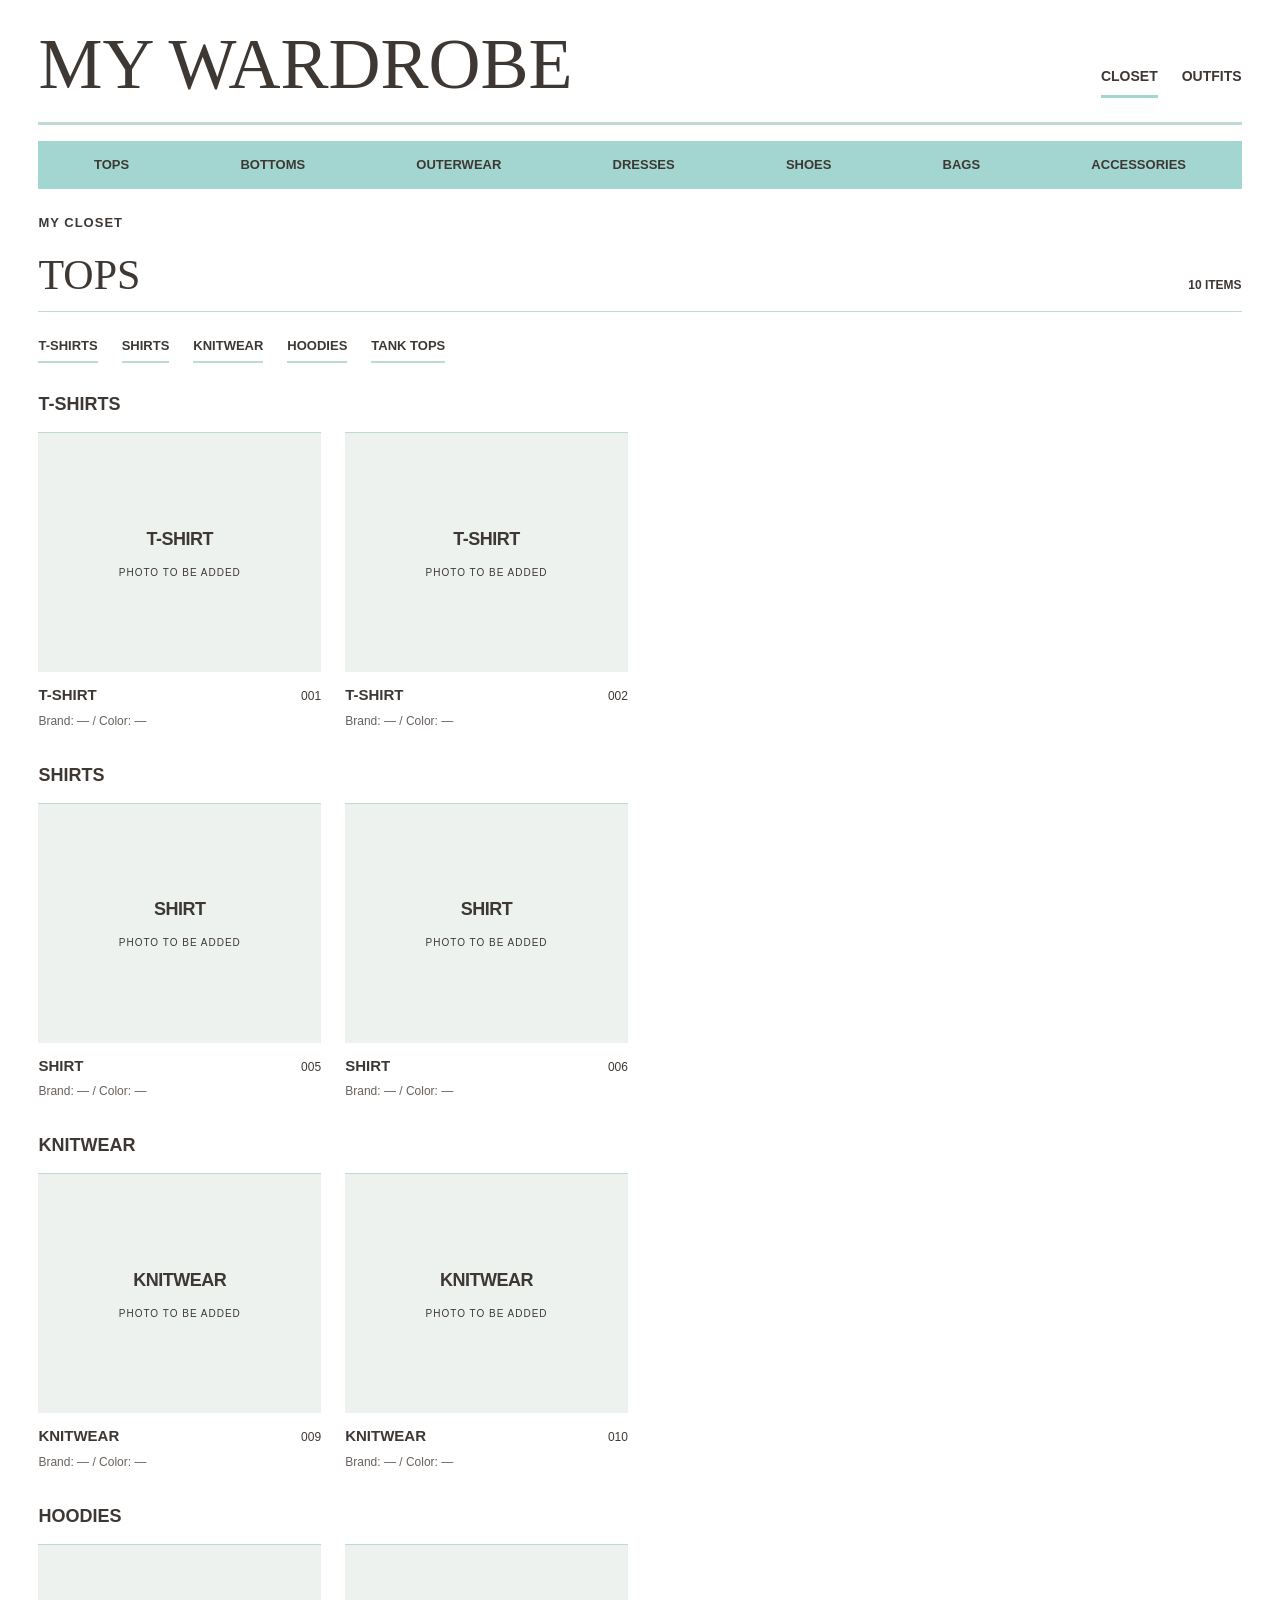
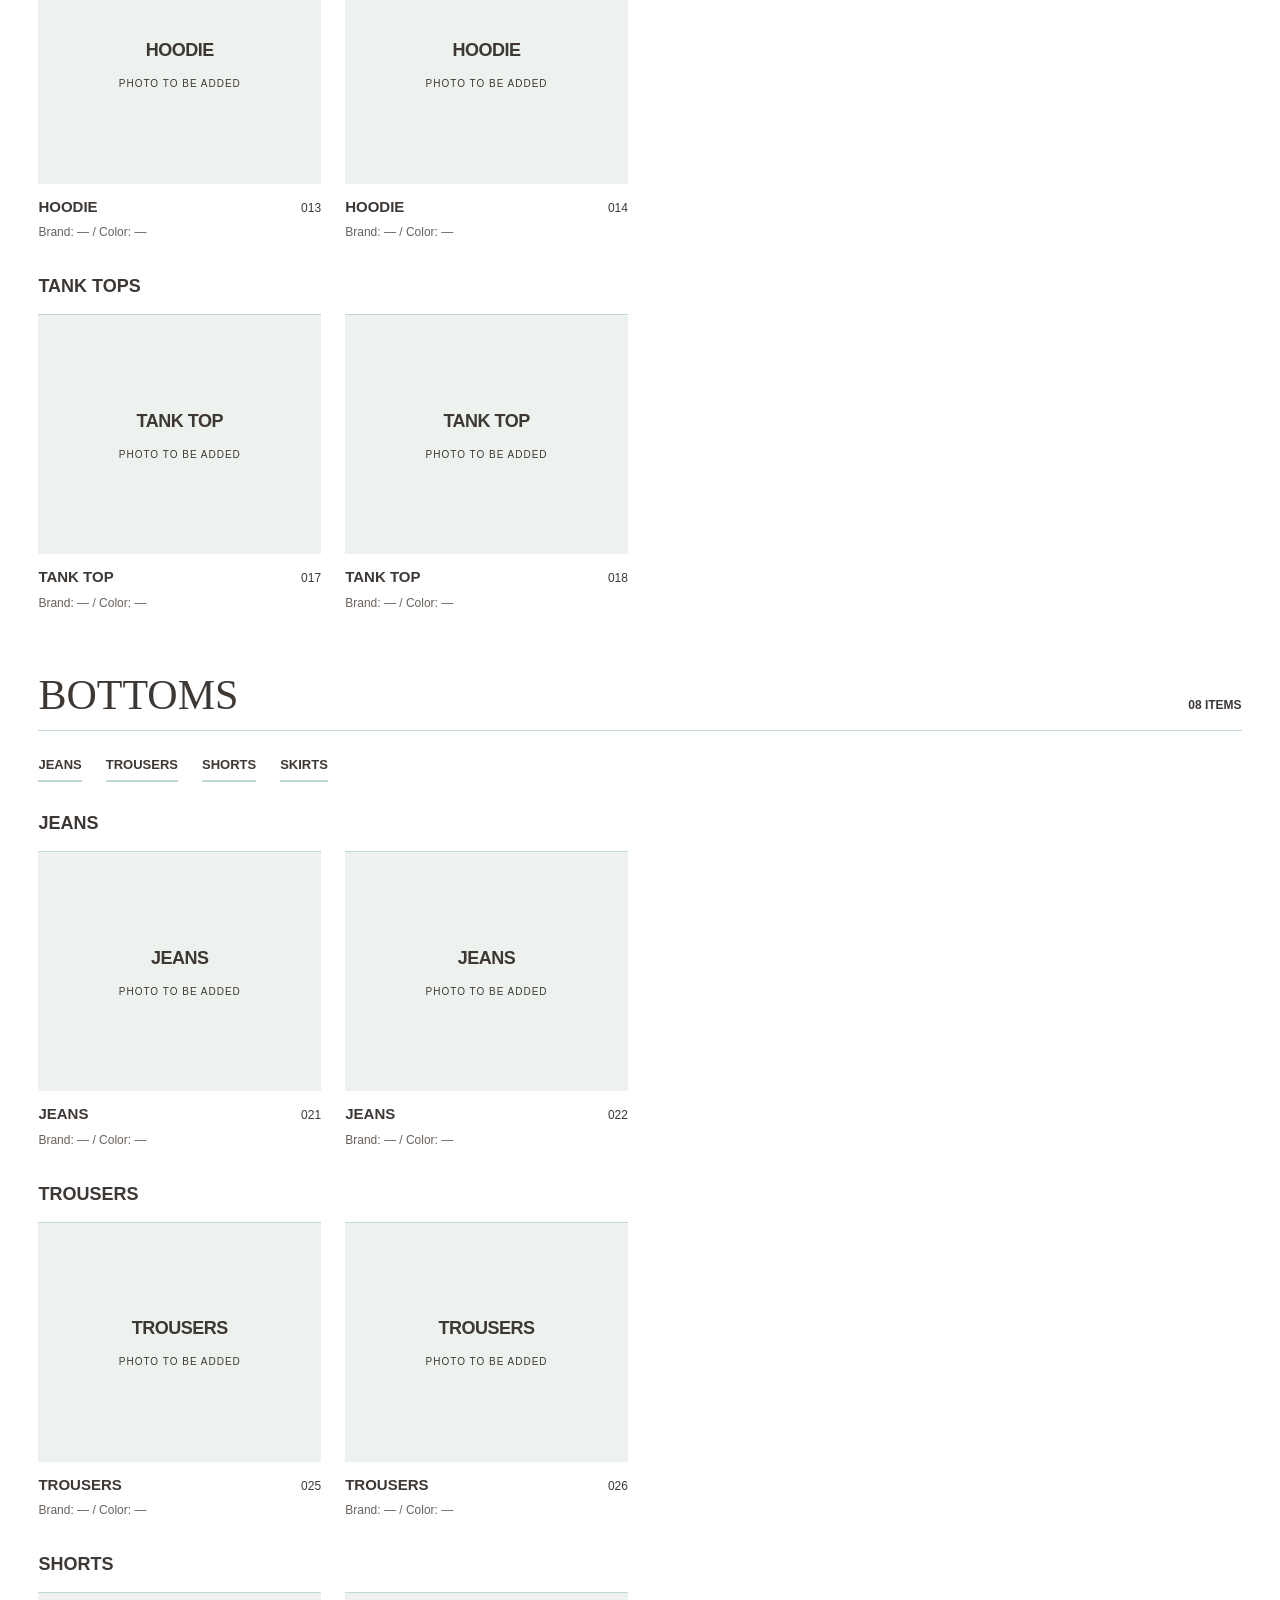
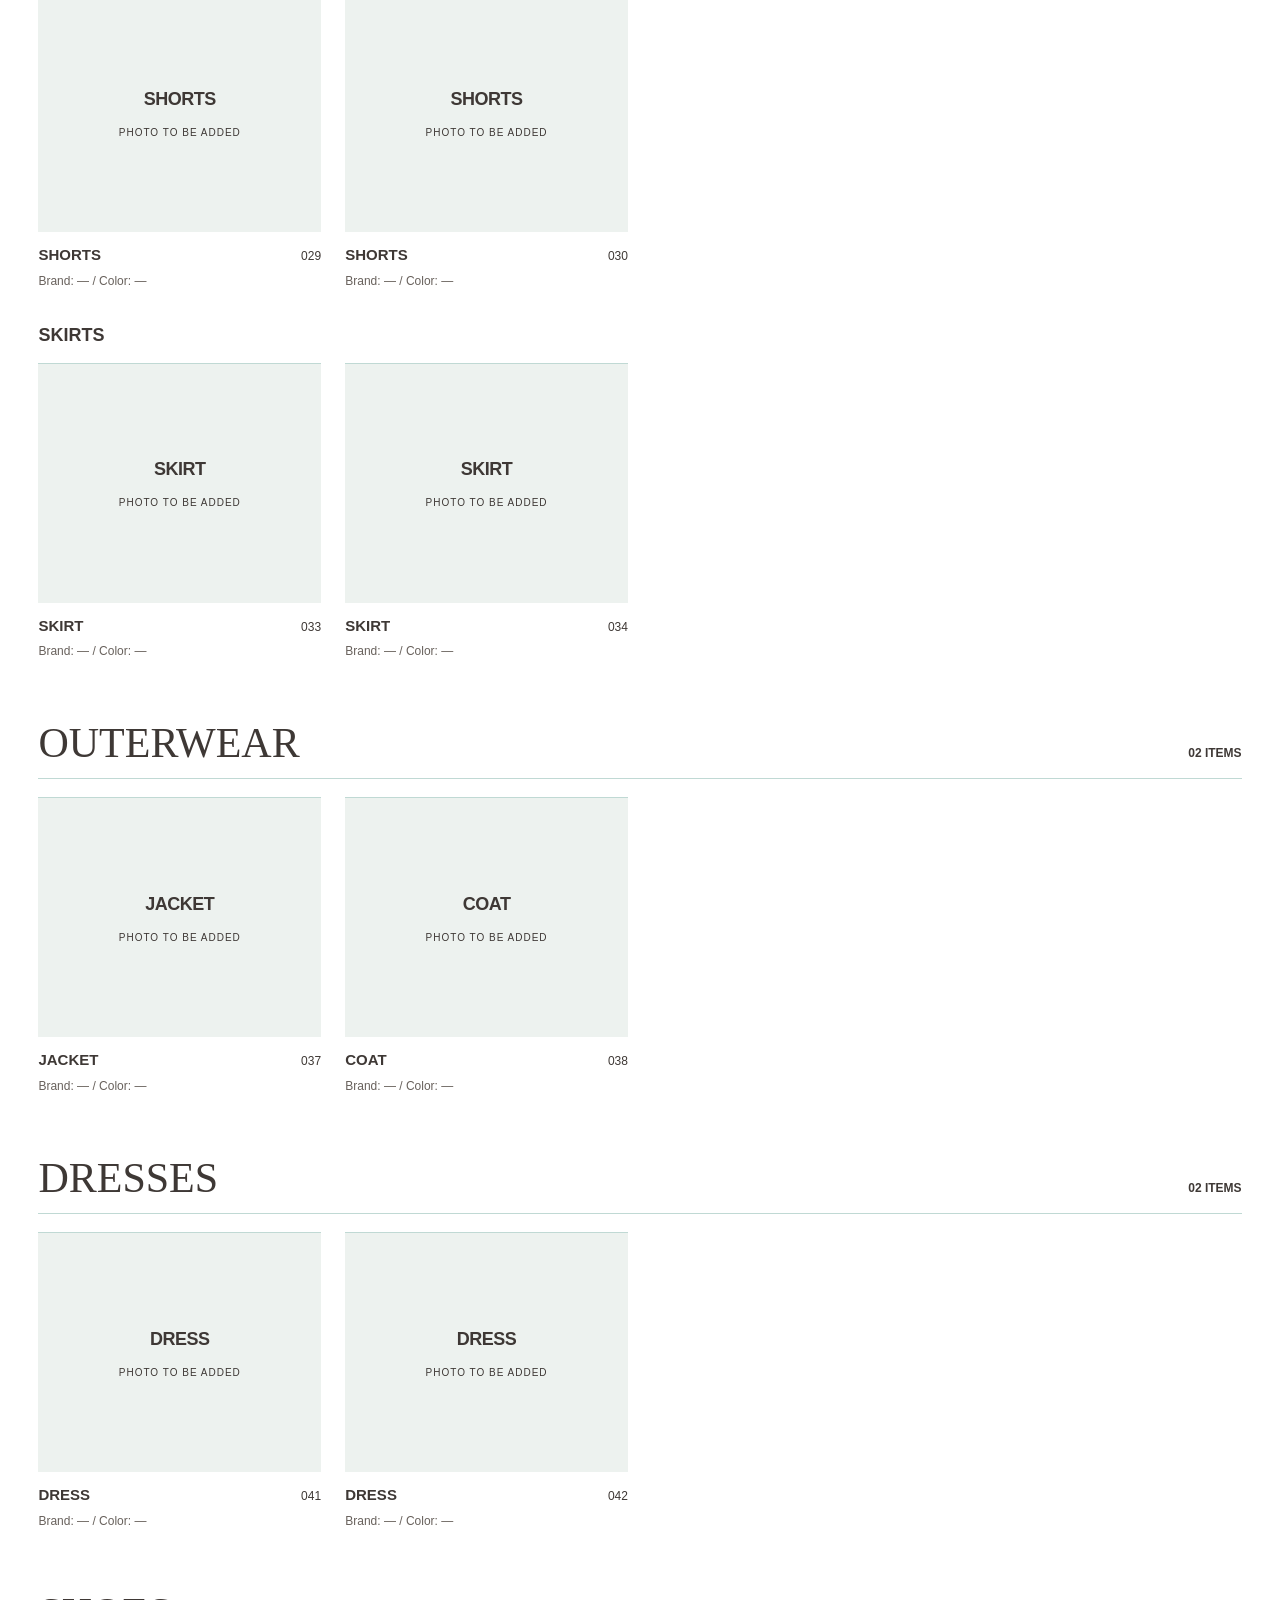
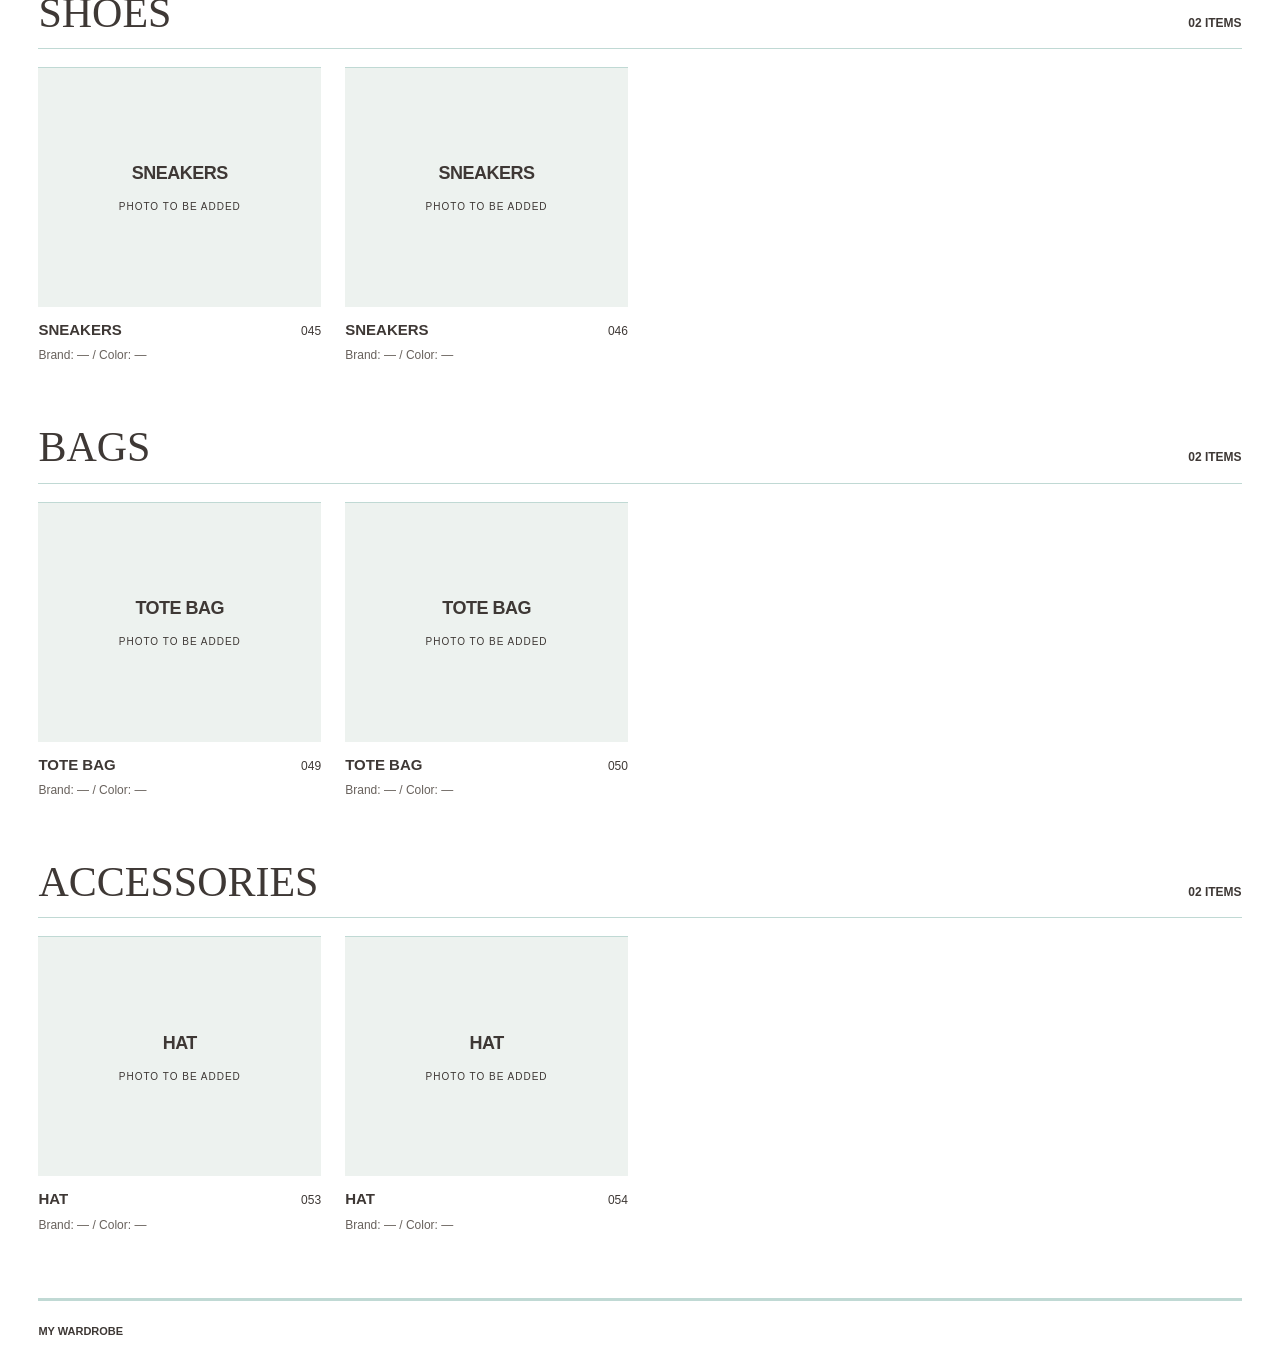
==== MidtermProject/index.html @ ab657c99 "Update midterm wardrobe website" ====
<!doctype html>
<html lang="en">
  <head>
    <meta charset="utf-8">
    <meta name="viewport" content="width=device-width, initial-scale=1">
    <title>My Closet | My Wardrobe</title>
    <link rel="stylesheet" href="css/style.css">
  </head>

  <body id="top">
    <header class="site-header">
      <a class="site-name" href="index.html">MY WARDROBE</a>

      <nav class="main-nav" aria-label="Main navigation">
        <ul>
          <li>
            <a href="index.html" aria-current="page">CLOSET</a>
          </li>
          <li>
            <a href="outfits.html">OUTFITS</a>
          </li>
        </ul>
      </nav>
    </header>

    <nav class="category-nav" aria-label="Clothing categories">
      <ul>
        <li>
          <a href="#tops">TOPS</a>
        </li>
        <li>
          <a href="#bottoms">BOTTOMS</a>
        </li>
        <li>
          <a href="#outerwear">OUTERWEAR</a>
        </li>
        <li>
          <a href="#dresses">DRESSES</a>
        </li>
        <li>
          <a href="#shoes">SHOES</a>
        </li>
        <li>
          <a href="#bags">BAGS</a>
        </li>
        <li>
          <a href="#accessories">ACCESSORIES</a>
        </li>
      </ul>
    </nav>

    <main>
      <h1 class="page-title">MY CLOSET</h1>

      <!-- Closet
           h2 for categories, h3 for subcategories, h4 for items inside them
           Replace the placeholders with my own photos -->
      <section class="category-section" id="tops">
        <header class="section-heading">
          <h2>TOPS</h2>
          <!-- Update this count when I add or remove a card. -->
          <p>10 ITEMS</p>
        </header>

        <nav class="subcategory-nav" aria-label="Tops subcategories">
          <ul>
            <li>
              <a href="#tops-t-shirts">T-SHIRTS</a>
            </li>
            <li>
              <a href="#tops-shirts">SHIRTS</a>
            </li>
            <li>
              <a href="#tops-knitwear">KNITWEAR</a>
            </li>
            <li>
              <a href="#tops-hoodies">HOODIES</a>
            </li>
            <li>
              <a href="#tops-tank-tops">TANK TOPS</a>
            </li>
          </ul>
        </nav>

        <!-- To add another item, copy a whole article inside this grid. -->
        <section class="subcategory-section" id="tops-t-shirts">
          <h3>T-SHIRTS</h3>

          <div class="clothing-grid closet-grid">
            <article class="clothing-card">
              <figure>
                <!-- move this img out of the comment and replace the placeholder div.
                <img
                  class="clothing-photo"
                  src="img/t-shirt.jpg"
                  alt="Describe this clothing item"
                >
                -->
                <div class="photo-placeholder">
                  <span>T-SHIRT</span>
                  <small>PHOTO TO BE ADDED</small>
                </div>

                <figcaption>
                  <div class="item-heading">
                    <h4>T-SHIRT</h4>
                    <span class="item-number">001</span>
                  </div>

                  <!-- Fill in the actual brand and color later. -->
                  <p class="item-details">Brand: — / Color: —</p>
                </figcaption>
              </figure>
            </article>

            <article class="clothing-card">
              <figure>
                <!-- Photo reminder: move this img out of the comment and replace the placeholder div.
                Match src to my filename and write a short alt description.
                <img
                  class="clothing-photo"
                  src="img/t-shirt-2.jpg"
                  alt="Describe this clothing item"
                >
                -->
                <div class="photo-placeholder">
                  <span>T-SHIRT</span>
                  <small>PHOTO TO BE ADDED</small>
                </div>

                <figcaption>
                  <div class="item-heading">
                    <h4>T-SHIRT</h4>
                    <span class="item-number">002</span>
                  </div>

                  <!-- Fill in the actual brand and color later. -->
                  <p class="item-details">Brand: — / Color: —</p>
                </figcaption>
              </figure>
            </article>
          </div>
        </section>

        <!-- To add another item, copy a whole article inside this grid. -->
        <section class="subcategory-section" id="tops-shirts">
          <h3>SHIRTS</h3>

          <div class="clothing-grid closet-grid">
            <article class="clothing-card">
              <figure>
                <!-- Photo reminder: move this img out of the comment and replace the placeholder div.
                Match src to my filename and write a short alt description.
                <img
                  class="clothing-photo"
                  src="img/shirt.jpg"
                  alt="Describe this clothing item"
                >
                -->
                <div class="photo-placeholder">
                  <span>SHIRT</span>
                  <small>PHOTO TO BE ADDED</small>
                </div>

                <figcaption>
                  <div class="item-heading">
                    <h4>SHIRT</h4>
                    <span class="item-number">005</span>
                  </div>

                  <!-- Fill in the actual brand and color later. -->
                  <p class="item-details">Brand: — / Color: —</p>
                </figcaption>
              </figure>
            </article>

            <article class="clothing-card">
              <figure>
                <!-- Photo reminder: move this img out of the comment and replace the placeholder div.
                Match src to my filename and write a short alt description.
                <img
                  class="clothing-photo"
                  src="img/shirt-2.jpg"
                  alt="Describe this clothing item"
                >
                -->
                <div class="photo-placeholder">
                  <span>SHIRT</span>
                  <small>PHOTO TO BE ADDED</small>
                </div>

                <figcaption>
                  <div class="item-heading">
                    <h4>SHIRT</h4>
                    <span class="item-number">006</span>
                  </div>

                  <!-- Fill in the actual brand and color later. -->
                  <p class="item-details">Brand: — / Color: —</p>
                </figcaption>
              </figure>
            </article>
          </div>
        </section>

        <!-- To add another item, copy a whole article inside this grid. -->
        <section class="subcategory-section" id="tops-knitwear">
          <h3>KNITWEAR</h3>

          <div class="clothing-grid closet-grid">
            <article class="clothing-card">
              <figure>
                <!-- Photo reminder: move this img out of the comment and replace the placeholder div.
                Match src to my filename and write a short alt description.
                <img
                  class="clothing-photo"
                  src="img/knitwear.jpg"
                  alt="Describe this clothing item"
                >
                -->
                <div class="photo-placeholder">
                  <span>KNITWEAR</span>
                  <small>PHOTO TO BE ADDED</small>
                </div>

                <figcaption>
                  <div class="item-heading">
                    <h4>KNITWEAR</h4>
                    <span class="item-number">009</span>
                  </div>

                  <!-- Fill in the actual brand and color later. -->
                  <p class="item-details">Brand: — / Color: —</p>
                </figcaption>
              </figure>
            </article>

            <article class="clothing-card">
              <figure>
                <!-- Photo reminder: move this img out of the comment and replace the placeholder div.
                Match src to my filename and write a short alt description.
                <img
                  class="clothing-photo"
                  src="img/knitwear-2.jpg"
                  alt="Describe this clothing item"
                >
                -->
                <div class="photo-placeholder">
                  <span>KNITWEAR</span>
                  <small>PHOTO TO BE ADDED</small>
                </div>

                <figcaption>
                  <div class="item-heading">
                    <h4>KNITWEAR</h4>
                    <span class="item-number">010</span>
                  </div>

                  <!-- Fill in the actual brand and color later. -->
                  <p class="item-details">Brand: — / Color: —</p>
                </figcaption>
              </figure>
            </article>
          </div>
        </section>

        <!-- To add another item, copy a whole article inside this grid. -->
        <section class="subcategory-section" id="tops-hoodies">
          <h3>HOODIES</h3>

          <div class="clothing-grid closet-grid">
            <article class="clothing-card">
              <figure>
                <!-- Photo reminder: move this img out of the comment and replace the placeholder div.
                Match src to my filename and write a short alt description.
                <img
                  class="clothing-photo"
                  src="img/hoodie.jpg"
                  alt="Describe this clothing item"
                >
                -->
                <div class="photo-placeholder">
                  <span>HOODIE</span>
                  <small>PHOTO TO BE ADDED</small>
                </div>

                <figcaption>
                  <div class="item-heading">
                    <h4>HOODIE</h4>
                    <span class="item-number">013</span>
                  </div>

                  <!-- Fill in the actual brand and color later. -->
                  <p class="item-details">Brand: — / Color: —</p>
                </figcaption>
              </figure>
            </article>

            <article class="clothing-card">
              <figure>
                <!-- Photo reminder: move this img out of the comment and replace the placeholder div.
                Match src to my filename and write a short alt description.
                <img
                  class="clothing-photo"
                  src="img/hoodie-2.jpg"
                  alt="Describe this clothing item"
                >
                -->
                <div class="photo-placeholder">
                  <span>HOODIE</span>
                  <small>PHOTO TO BE ADDED</small>
                </div>

                <figcaption>
                  <div class="item-heading">
                    <h4>HOODIE</h4>
                    <span class="item-number">014</span>
                  </div>

                  <!-- Fill in the actual brand and color later. -->
                  <p class="item-details">Brand: — / Color: —</p>
                </figcaption>
              </figure>
            </article>
          </div>
        </section>

        <!-- To add another item, copy a whole article inside this grid. -->
        <section class="subcategory-section" id="tops-tank-tops">
          <h3>TANK TOPS</h3>

          <div class="clothing-grid closet-grid">
            <article class="clothing-card">
              <figure>
                <!-- Photo reminder: move this img out of the comment and replace the placeholder div.
                Match src to my filename and write a short alt description.
                <img
                  class="clothing-photo"
                  src="img/tank-top.jpg"
                  alt="Describe this clothing item"
                >
                -->
                <div class="photo-placeholder">
                  <span>TANK TOP</span>
                  <small>PHOTO TO BE ADDED</small>
                </div>

                <figcaption>
                  <div class="item-heading">
                    <h4>TANK TOP</h4>
                    <span class="item-number">017</span>
                  </div>

                  <!-- Fill in the actual brand and color later. -->
                  <p class="item-details">Brand: — / Color: —</p>
                </figcaption>
              </figure>
            </article>

            <article class="clothing-card">
              <figure>
                <!-- Photo reminder: move this img out of the comment and replace the placeholder div.
                Match src to my filename and write a short alt description.
                <img
                  class="clothing-photo"
                  src="img/tank-top-2.jpg"
                  alt="Describe this clothing item"
                >
                -->
                <div class="photo-placeholder">
                  <span>TANK TOP</span>
                  <small>PHOTO TO BE ADDED</small>
                </div>

                <figcaption>
                  <div class="item-heading">
                    <h4>TANK TOP</h4>
                    <span class="item-number">018</span>
                  </div>

                  <!-- Fill in the actual brand and color later. -->
                  <p class="item-details">Brand: — / Color: —</p>
                </figcaption>
              </figure>
            </article>
          </div>
        </section>
      </section>

      <section class="category-section" id="bottoms">
        <header class="section-heading">
          <h2>BOTTOMS</h2>
          <!-- Update this count when I add or remove a card. -->
          <p>08 ITEMS</p>
        </header>

        <!-- Quick links to the subcategories on this page. -->
        <nav class="subcategory-nav" aria-label="Bottoms subcategories">
          <ul>
            <li>
              <a href="#bottoms-jeans">JEANS</a>
            </li>
            <li>
              <a href="#bottoms-trousers">TROUSERS</a>
            </li>
            <li>
              <a href="#bottoms-shorts">SHORTS</a>
            </li>
            <li>
              <a href="#bottoms-skirts">SKIRTS</a>
            </li>
          </ul>
        </nav>

        <!-- To add another item, copy a whole article inside this grid. -->
        <section class="subcategory-section" id="bottoms-jeans">
          <h3>JEANS</h3>

          <div class="clothing-grid closet-grid">
            <article class="clothing-card">
              <figure>
                <!-- Photo reminder: move this img out of the comment and replace the placeholder div.
                Match src to my filename and write a short alt description.
                <img
                  class="clothing-photo"
                  src="img/jeans.jpg"
                  alt="Describe this clothing item"
                >
                -->
                <div class="photo-placeholder">
                  <span>JEANS</span>
                  <small>PHOTO TO BE ADDED</small>
                </div>

                <figcaption>
                  <div class="item-heading">
                    <h4>JEANS</h4>
                    <span class="item-number">021</span>
                  </div>

                  <!-- Fill in the actual brand and color later. -->
                  <p class="item-details">Brand: — / Color: —</p>
                </figcaption>
              </figure>
            </article>

            <article class="clothing-card">
              <figure>
                <!-- Photo reminder: move this img out of the comment and replace the placeholder div.
                Match src to my filename and write a short alt description.
                <img
                  class="clothing-photo"
                  src="img/jeans-2.jpg"
                  alt="Describe this clothing item"
                >
                -->
                <div class="photo-placeholder">
                  <span>JEANS</span>
                  <small>PHOTO TO BE ADDED</small>
                </div>

                <figcaption>
                  <div class="item-heading">
                    <h4>JEANS</h4>
                    <span class="item-number">022</span>
                  </div>

                  <!-- Fill in the actual brand and color later. -->
                  <p class="item-details">Brand: — / Color: —</p>
                </figcaption>
              </figure>
            </article>
          </div>
        </section>

        <!-- To add another item, copy a whole article inside this grid. -->
        <section class="subcategory-section" id="bottoms-trousers">
          <h3>TROUSERS</h3>

          <div class="clothing-grid closet-grid">
            <article class="clothing-card">
              <figure>
                <!-- Photo reminder: move this img out of the comment and replace the placeholder div.
                Match src to my filename and write a short alt description.
                <img
                  class="clothing-photo"
                  src="img/trousers.jpg"
                  alt="Describe this clothing item"
                >
                -->
                <div class="photo-placeholder">
                  <span>TROUSERS</span>
                  <small>PHOTO TO BE ADDED</small>
                </div>

                <figcaption>
                  <div class="item-heading">
                    <h4>TROUSERS</h4>
                    <span class="item-number">025</span>
                  </div>

                  <!-- Fill in the actual brand and color later. -->
                  <p class="item-details">Brand: — / Color: —</p>
                </figcaption>
              </figure>
            </article>

            <article class="clothing-card">
              <figure>
                <!-- Photo reminder: move this img out of the comment and replace the placeholder div.
                Match src to my filename and write a short alt description.
                <img
                  class="clothing-photo"
                  src="img/trousers-2.jpg"
                  alt="Describe this clothing item"
                >
                -->
                <div class="photo-placeholder">
                  <span>TROUSERS</span>
                  <small>PHOTO TO BE ADDED</small>
                </div>

                <figcaption>
                  <div class="item-heading">
                    <h4>TROUSERS</h4>
                    <span class="item-number">026</span>
                  </div>

                  <!-- Fill in the actual brand and color later. -->
                  <p class="item-details">Brand: — / Color: —</p>
                </figcaption>
              </figure>
            </article>
          </div>
        </section>

        <!-- To add another item, copy a whole article inside this grid. -->
        <section class="subcategory-section" id="bottoms-shorts">
          <h3>SHORTS</h3>

          <div class="clothing-grid closet-grid">
            <article class="clothing-card">
              <figure>
                <!-- Photo reminder: move this img out of the comment and replace the placeholder div.
                Match src to my filename and write a short alt description.
                <img
                  class="clothing-photo"
                  src="img/shorts.jpg"
                  alt="Describe this clothing item"
                >
                -->
                <div class="photo-placeholder">
                  <span>SHORTS</span>
                  <small>PHOTO TO BE ADDED</small>
                </div>

                <figcaption>
                  <div class="item-heading">
                    <h4>SHORTS</h4>
                    <span class="item-number">029</span>
                  </div>

                  <!-- Fill in the actual brand and color later. -->
                  <p class="item-details">Brand: — / Color: —</p>
                </figcaption>
              </figure>
            </article>

            <article class="clothing-card">
              <figure>
                <!-- Photo reminder: move this img out of the comment and replace the placeholder div.
                Match src to my filename and write a short alt description.
                <img
                  class="clothing-photo"
                  src="img/shorts-2.jpg"
                  alt="Describe this clothing item"
                >
                -->
                <div class="photo-placeholder">
                  <span>SHORTS</span>
                  <small>PHOTO TO BE ADDED</small>
                </div>

                <figcaption>
                  <div class="item-heading">
                    <h4>SHORTS</h4>
                    <span class="item-number">030</span>
                  </div>

                  <!-- Fill in the actual brand and color later. -->
                  <p class="item-details">Brand: — / Color: —</p>
                </figcaption>
              </figure>
            </article>
          </div>
        </section>

        <!-- To add another item, copy a whole article inside this grid. -->
        <section class="subcategory-section" id="bottoms-skirts">
          <h3>SKIRTS</h3>

          <div class="clothing-grid closet-grid">
            <article class="clothing-card">
              <figure>
                <!-- Photo reminder: move this img out of the comment and replace the placeholder div.
                Match src to my filename and write a short alt description.
                <img
                  class="clothing-photo"
                  src="img/skirt.jpg"
                  alt="Describe this clothing item"
                >
                -->
                <div class="photo-placeholder">
                  <span>SKIRT</span>
                  <small>PHOTO TO BE ADDED</small>
                </div>

                <figcaption>
                  <div class="item-heading">
                    <h4>SKIRT</h4>
                    <span class="item-number">033</span>
                  </div>

                  <!-- Fill in the actual brand and color later. -->
                  <p class="item-details">Brand: — / Color: —</p>
                </figcaption>
              </figure>
            </article>

            <article class="clothing-card">
              <figure>
                <!-- Photo reminder: move this img out of the comment and replace the placeholder div.
                Match src to my filename and write a short alt description.
                <img
                  class="clothing-photo"
                  src="img/skirt-2.jpg"
                  alt="Describe this clothing item"
                >
                -->
                <div class="photo-placeholder">
                  <span>SKIRT</span>
                  <small>PHOTO TO BE ADDED</small>
                </div>

                <figcaption>
                  <div class="item-heading">
                    <h4>SKIRT</h4>
                    <span class="item-number">034</span>
                  </div>

                  <!-- Fill in the actual brand and color later. -->
                  <p class="item-details">Brand: — / Color: —</p>
                </figcaption>
              </figure>
            </article>
          </div>
        </section>
      </section>

      <section class="category-section" id="outerwear">
        <header class="section-heading">
          <h2>OUTERWEAR</h2>
          <!-- Update this count when I add or remove a card. -->
          <p>02 ITEMS</p>
        </header>

        <div class="clothing-grid closet-grid">
          <article class="clothing-card">
            <figure>
              <!-- Photo reminder: move this img out of the comment and replace the placeholder div.
                Match src to my filename and write a short alt description.
              <img
                class="clothing-photo"
                src="img/jacket.jpg"
                alt="Describe this clothing item"
              >
              -->
              <div class="photo-placeholder">
                <span>JACKET</span>
                <small>PHOTO TO BE ADDED</small>
              </div>

              <figcaption>
                <div class="item-heading">
                  <h3>JACKET</h3>
                  <span class="item-number">037</span>
                </div>

                <!-- Fill in the actual brand and color later. -->
                <p class="item-details">Brand: — / Color: —</p>
              </figcaption>
            </figure>
          </article>

          <article class="clothing-card">
            <figure>
              <!-- Photo reminder: move this img out of the comment and replace the placeholder div.
                Match src to my filename and write a short alt description.
              <img
                class="clothing-photo"
                src="img/coat.jpg"
                alt="Describe this clothing item"
              >
              -->
              <div class="photo-placeholder">
                <span>COAT</span>
                <small>PHOTO TO BE ADDED</small>
              </div>

              <figcaption>
                <div class="item-heading">
                  <h3>COAT</h3>
                  <span class="item-number">038</span>
                </div>

                <!-- Fill in the actual brand and color later. -->
                <p class="item-details">Brand: — / Color: —</p>
              </figcaption>
            </figure>
          </article>
        </div>
      </section>

      <section class="category-section" id="dresses">
        <header class="section-heading">
          <h2>DRESSES</h2>
          <!-- Update this count when I add or remove a card. -->
          <p>02 ITEMS</p>
        </header>

        <div class="clothing-grid closet-grid">
          <article class="clothing-card">
            <figure>
              <!-- Photo reminder: move this img out of the comment and replace the placeholder div.
                Match src to my filename and write a short alt description.
              <img
                class="clothing-photo"
                src="img/dress.jpg"
                alt="Describe this clothing item"
              >
              -->
              <div class="photo-placeholder">
                <span>DRESS</span>
                <small>PHOTO TO BE ADDED</small>
              </div>

              <figcaption>
                <div class="item-heading">
                  <h3>DRESS</h3>
                  <span class="item-number">041</span>
                </div>

                <!-- Fill in the actual brand and color later. -->
                <p class="item-details">Brand: — / Color: —</p>
              </figcaption>
            </figure>
          </article>

          <article class="clothing-card">
            <figure>
              <!-- Photo reminder: move this img out of the comment and replace the placeholder div.
                Match src to my filename and write a short alt description.
              <img
                class="clothing-photo"
                src="img/dress-2.jpg"
                alt="Describe this clothing item"
              >
              -->
              <div class="photo-placeholder">
                <span>DRESS</span>
                <small>PHOTO TO BE ADDED</small>
              </div>

              <figcaption>
                <div class="item-heading">
                  <h3>DRESS</h3>
                  <span class="item-number">042</span>
                </div>

                <!-- Fill in the actual brand and color later. -->
                <p class="item-details">Brand: — / Color: —</p>
              </figcaption>
            </figure>
          </article>
        </div>
      </section>

      <section class="category-section" id="shoes">
        <header class="section-heading">
          <h2>SHOES</h2>
          <!-- Update this count when I add or remove a card. -->
          <p>02 ITEMS</p>
        </header>

        <div class="clothing-grid closet-grid">
          <article class="clothing-card">
            <figure>
              <!-- Photo reminder: move this img out of the comment and replace the placeholder div.
                Match src to my filename and write a short alt description.
              <img
                class="clothing-photo"
                src="img/sneakers.jpg"
                alt="Describe this clothing item"
              >
              -->
              <div class="photo-placeholder">
                <span>SNEAKERS</span>
                <small>PHOTO TO BE ADDED</small>
              </div>

              <figcaption>
                <div class="item-heading">
                  <h3>SNEAKERS</h3>
                  <span class="item-number">045</span>
                </div>

                <!-- Fill in the actual brand and color later. -->
                <p class="item-details">Brand: — / Color: —</p>
              </figcaption>
            </figure>
          </article>

          <article class="clothing-card">
            <figure>
              <!-- Photo reminder: move this img out of the comment and replace the placeholder div.
                Match src to my filename and write a short alt description.
              <img
                class="clothing-photo"
                src="img/sneakers-2.jpg"
                alt="Describe this clothing item"
              >
              -->
              <div class="photo-placeholder">
                <span>SNEAKERS</span>
                <small>PHOTO TO BE ADDED</small>
              </div>

              <figcaption>
                <div class="item-heading">
                  <h3>SNEAKERS</h3>
                  <span class="item-number">046</span>
                </div>

                <!-- Fill in the actual brand and color later. -->
                <p class="item-details">Brand: — / Color: —</p>
              </figcaption>
            </figure>
          </article>
        </div>
      </section>

      <section class="category-section" id="bags">
        <header class="section-heading">
          <h2>BAGS</h2>
          <!-- Update this count when I add or remove a card. -->
          <p>02 ITEMS</p>
        </header>

        <div class="clothing-grid closet-grid">
          <article class="clothing-card">
            <figure>
              <!-- Photo reminder: move this img out of the comment and replace the placeholder div.
                Match src to my filename and write a short alt description.
              <img
                class="clothing-photo"
                src="img/tote-bag.jpg"
                alt="Describe this clothing item"
              >
              -->
              <div class="photo-placeholder">
                <span>TOTE BAG</span>
                <small>PHOTO TO BE ADDED</small>
              </div>

              <figcaption>
                <div class="item-heading">
                  <h3>TOTE BAG</h3>
                  <span class="item-number">049</span>
                </div>

                <!-- Fill in the actual brand and color later. -->
                <p class="item-details">Brand: — / Color: —</p>
              </figcaption>
            </figure>
          </article>

          <article class="clothing-card">
            <figure>
              <!-- Photo reminder: move this img out of the comment and replace the placeholder div.
                Match src to my filename and write a short alt description.
              <img
                class="clothing-photo"
                src="img/tote-bag-2.jpg"
                alt="Describe this clothing item"
              >
              -->
              <div class="photo-placeholder">
                <span>TOTE BAG</span>
                <small>PHOTO TO BE ADDED</small>
              </div>

              <figcaption>
                <div class="item-heading">
                  <h3>TOTE BAG</h3>
                  <span class="item-number">050</span>
                </div>

                <!-- Fill in the actual brand and color later. -->
                <p class="item-details">Brand: — / Color: —</p>
              </figcaption>
            </figure>
          </article>
        </div>
      </section>

      <section class="category-section" id="accessories">
        <header class="section-heading">
          <h2>ACCESSORIES</h2>
          <!-- Update this count when I add or remove a card. -->
          <p>02 ITEMS</p>
        </header>

        <div class="clothing-grid closet-grid">
          <article class="clothing-card">
            <figure>
              <!-- Photo reminder: move this img out of the comment and replace the placeholder div.
                Match src to my filename and write a short alt description.
              <img
                class="clothing-photo"
                src="img/hat.jpg"
                alt="Describe this clothing item"
              >
              -->
              <div class="photo-placeholder">
                <span>HAT</span>
                <small>PHOTO TO BE ADDED</small>
              </div>

              <figcaption>
                <div class="item-heading">
                  <h3>HAT</h3>
                  <span class="item-number">053</span>
                </div>

                <!-- Fill in the actual brand and color later. -->
                <p class="item-details">Brand: — / Color: —</p>
              </figcaption>
            </figure>
          </article>

          <article class="clothing-card">
            <figure>
              <!-- Photo reminder: move this img out of the comment and replace the placeholder div.
                Match src to my filename and write a short alt description.
              <img
                class="clothing-photo"
                src="img/hat-2.jpg"
                alt="Describe this clothing item"
              >
              -->
              <div class="photo-placeholder">
                <span>HAT</span>
                <small>PHOTO TO BE ADDED</small>
              </div>

              <figcaption>
                <div class="item-heading">
                  <h3>HAT</h3>
                  <span class="item-number">054</span>
                </div>

                <!-- Fill in the actual brand and color later. -->
                <p class="item-details">Brand: — / Color: —</p>
              </figcaption>
            </figure>
          </article>
        </div>
      </section>

    </main>

    <!-- Footer — back-to-top link points to the body id. -->
    <footer class="site-footer">
      <p>MY WARDROBE</p>
    </footer>
  </body>
</html>
---- MidtermProject/css/style.css ----
/* Base styles
   White #ffffff, warm gray #3e3835, turquoise #a3d6d0. */

* {
  box-sizing: border-box;
}

body {
  margin: 0;
  background-color: #ffffff;
  color: #3e3835;
  font-family: 'Helvetica Neue', Arial, sans-serif;
  font-size: 16px;
  line-height: 1.5;
}

h1,
h2,
h3,
h4,
p,
figure {
  margin: 0;
}

a {
  color: inherit;
  text-decoration: none;
}

/* Keep a visible outline when I use Tab to move through links. */
a:focus-visible {
  outline: 3px solid #28655f;
  outline-offset: 4px;
}

/* Shared page width. Auto margins center each section. */
.site-header,
.category-nav,
main,
.site-footer {
  width: 94%;
  max-width: 1440px;
  margin: 0 auto;
}

/* Header and main navigation
   Flexbox puts the site name and links next to each other. */

.site-header {
  display: flex;
  justify-content: space-between;
  align-items: flex-end;
  gap: 24px;
  padding: 30px 0 24px;
  border-bottom: 3px solid #c0d9d4;
}

.site-name {
  font-family: Baskerville, 'Times New Roman', serif;
  font-size: 72px;
  font-weight: normal;
  line-height: 0.95;
  letter-spacing: 0;
}

nav ul {
  list-style: none;
  margin: 0;
  padding: 0;
}

.main-nav ul {
  display: flex;
  gap: 24px;
}

.main-nav a {
  display: block;
  padding: 8px 0;
  border-bottom: 3px solid transparent;
  font-size: 14px;
  font-weight: bold;
}

.main-nav a:hover,
.main-nav a[aria-current="page"] {
  border-bottom-color: #a3d6d0;
}

/* Category bar */

.category-nav {
  background-color: #a3d6d0;
  margin-top: 16px;
}

/* Keep categories on one line. Scroll sideways if the screen is too narrow. */
.category-nav ul {
  display: flex;
  flex-wrap: nowrap;
  overflow-x: auto;
}

.category-nav li {
  flex: 1 0 auto;
  text-align: center;
}

.category-nav a {
  display: block;
  padding: 14px 12px;
  font-size: 13px;
  white-space: nowrap;
  font-weight: bold;
  transition: background-color 0.2s ease, color 0.2s ease;
}

.category-nav a:hover,
.category-nav a:focus-visible {
  background-color: #28655f;
  color: #faf9f6;
}

/* Section headings and spacing */

.page-title {
  margin: 24px 0 20px;
  font-size: 13px;
  font-weight: bold;
  letter-spacing: 1px;
}

.category-section {
  margin-bottom: 60px;
  scroll-margin-top: 20px;
}

.section-heading,
.page-heading {
  display: flex;
  justify-content: space-between;
  align-items: baseline;
  gap: 20px;
  padding-bottom: 12px;
  margin-bottom: 18px;
  border-bottom: 1px solid #c0d9d4;
}

.section-heading h2,
.page-heading h1 {
  font-family: Baskerville, 'Times New Roman', serif;
  font-size: 42px;
  font-weight: normal;
  line-height: 1.1;
  letter-spacing: 0;
}

.section-heading p,
.page-heading p {
  font-size: 12px;
  font-weight: bold;
  white-space: nowrap;
}

.page-heading {
  margin-top: 32px;
}

/* Subcategory links can wrap when they run out of room. */
.subcategory-nav {
  margin-bottom: 28px;
}

.subcategory-nav ul {
  display: flex;
  flex-wrap: wrap;
  gap: 12px 24px;
}

.subcategory-nav a {
  display: block;
  padding: 6px 0;
  border-bottom: 2px solid #c0d9d4;
  font-size: 13px;
  font-weight: bold;
}

.subcategory-nav a:hover,
.subcategory-nav a:focus-visible {
  color: #28655f;
  border-bottom-color: #28655f;
}

/* Each subcategory uses the same card grid below. */
.subcategory-section {
  margin-bottom: 32px;
  scroll-margin-top: 20px;
}

.subcategory-section > h3 {
  margin-bottom: 14px;
  font-size: 18px;
  font-weight: bold;
}

/* Shared card grid
   Base layout: 32% per card + two 2% gaps = three columns.
   Closet and outfit rules below override the card width. */

.clothing-grid {
  display: flex;
  flex-wrap: wrap;
  column-gap: 2%;
  row-gap: 32px;
}

.clothing-card {
  flex: 0 0 32%;
  min-width: 0;
}

/* Plain photo area */
.photo-placeholder,
.clothing-photo {
  width: 100%;
  height: 380px;
  background-color: #edf2ef;
}

.photo-placeholder {
  display: flex;
  flex-direction: column;
  justify-content: center;
  align-items: center;
  gap: 12px;
  padding: 20px;
  border-top: 1px solid #c0d9d4;
  text-align: center;
}

.photo-placeholder span {
  font-size: 22px;
  font-weight: bold;
  letter-spacing: -0.5px;
}

.photo-placeholder small {
  font-size: 10px;
  letter-spacing: 1px;
}

/* Contain keeps the whole photo visible without stretching or cropping.
   Empty space is okay. */
.clothing-photo {
  display: block;
  object-fit: contain;
}

.item-heading {
  display: flex;
  justify-content: space-between;
  align-items: baseline;
  gap: 12px;
  margin-top: 12px;
}

.item-heading h2,
.item-heading h3,
.item-heading h4 {
  font-size: 15px;
  font-weight: bold;
  transition: color 0.2s ease;
}

.item-number {
  font-family: 'Helvetica Neue', Arial, sans-serif;
  font-size: 12px;
}

.item-details {
  margin-top: 5px;
  color: #68615c;
  font-size: 12px;
}

/* Only change the title color on hover, so the layout stays still. */
.clothing-card:hover h2,
.clothing-card:hover h3,
.clothing-card:hover h4 {
  color: #28655f;
}

/* Closet desktop layout: 23.5% per card + three 2% gaps = four slots.
   Currently using two cards per section; keep their size when adding more. */
.closet-grid .clothing-card {
  flex-basis: 23.5%;
}

.closet-grid .photo-placeholder,
.closet-grid .clothing-photo {
  height: 240px;
}

.closet-grid .photo-placeholder span {
  font-size: 18px;
}

/* Outfits and footer */

.outfit-grid .clothing-card {
  flex-basis: 49%;
}

.outfit-placeholder {
  height: 480px;
}

.example-label {
  margin-top: 8px;
  font-size: 10px;
  color: #68615c;
}

.site-footer {
  display: flex;
  justify-content: space-between;
  gap: 24px;
  padding: 22px 0;
  margin-top: 64px;
  border-top: 3px solid #c0d9d4;
  font-size: 11px;
  font-weight: bold;
}

.site-footer a:hover {
  text-decoration: underline;
}

/* Tablet */

@media (max-width: 1000px) {
  .site-name {
    font-size: 52px;
    letter-spacing: 0;
  }

  .clothing-card {
    flex-basis: 49%;
  }

  /* three slots per row */
  .closet-grid .clothing-card {
    flex-basis: 32%;
  }
}

/* Mobile */

@media (max-width: 768px) {
  .site-header {
    flex-direction: column;
    align-items: flex-start;
    gap: 18px;
    padding: 24px 0 14px;
  }

  .site-name {
    font-size: 40px;
    letter-spacing: 0;
  }

  .main-nav ul {
    gap: 28px;
  }

  .category-nav a {
    padding: 12px 14px;
    font-size: 12px;
  }

  .section-heading h2,
  .page-heading h1 {
    font-size: 32px;
  }

  .clothing-card,
  .outfit-grid .clothing-card {
    flex-basis: 100%;
  }

  .photo-placeholder,
  .clothing-photo {
    height: 360px;
  }

  .outfit-placeholder {
    height: 420px;
  }

  /* Two closet cards per row */
  .closet-grid .clothing-card {
    flex-basis: 49%;
  }

  .closet-grid .photo-placeholder,
  .closet-grid .clothing-photo {
    height: 190px;
  }

  .closet-grid .photo-placeholder {
    padding: 10px;
  }

  .closet-grid .photo-placeholder span {
    font-size: 15px;
  }

  .category-section {
    margin-bottom: 42px;
  }
}
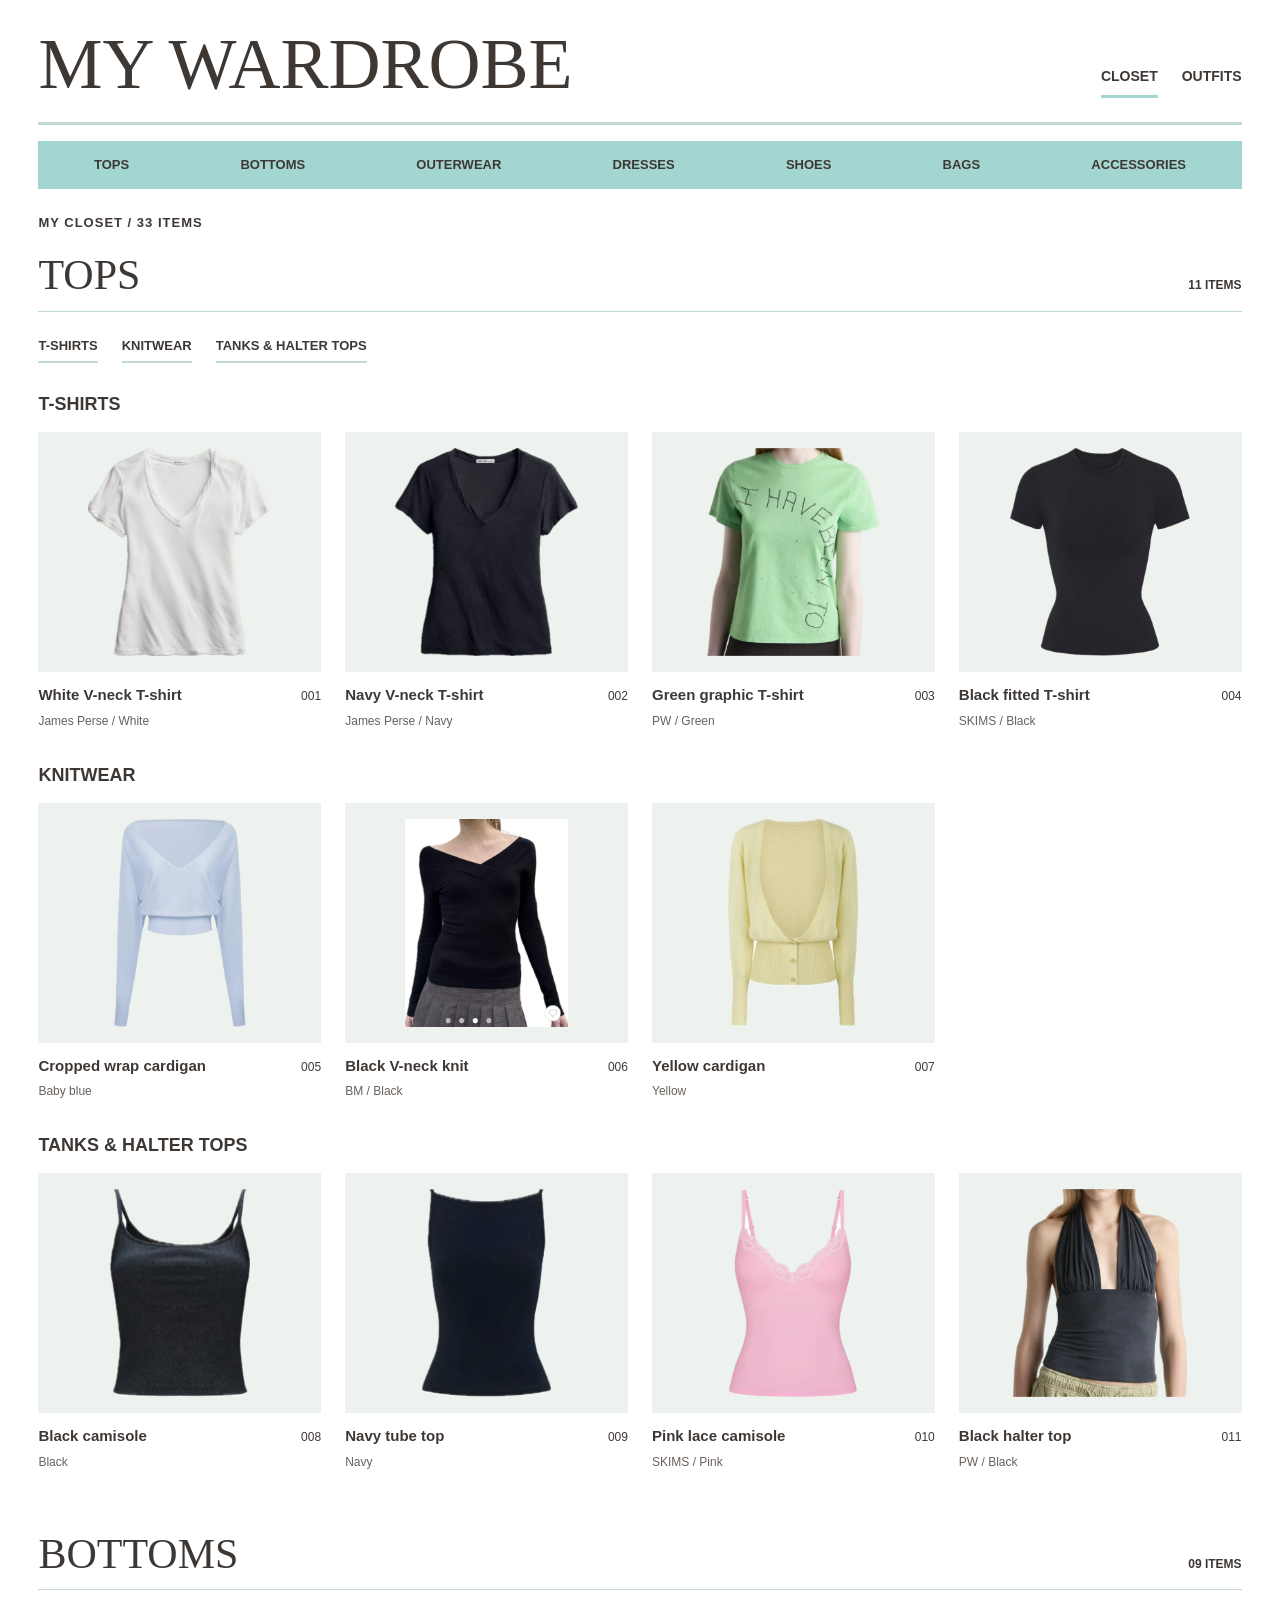
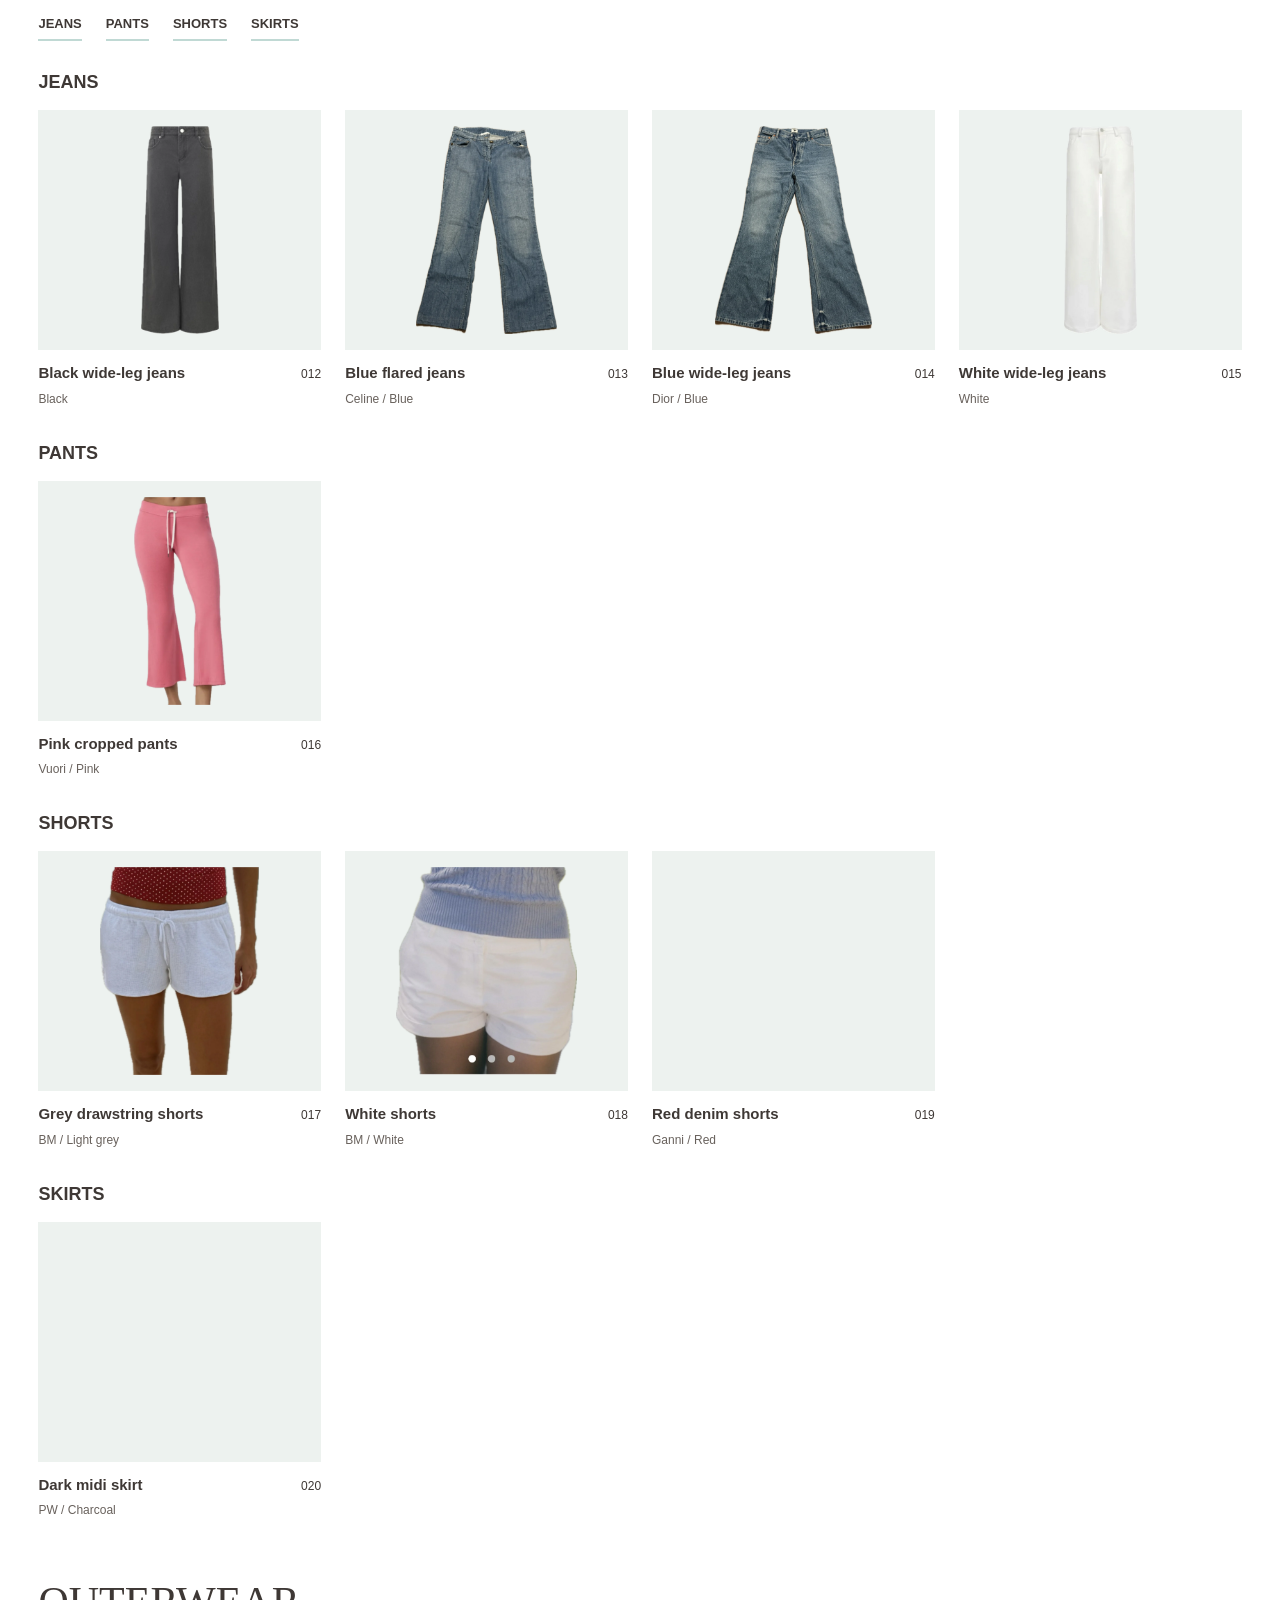
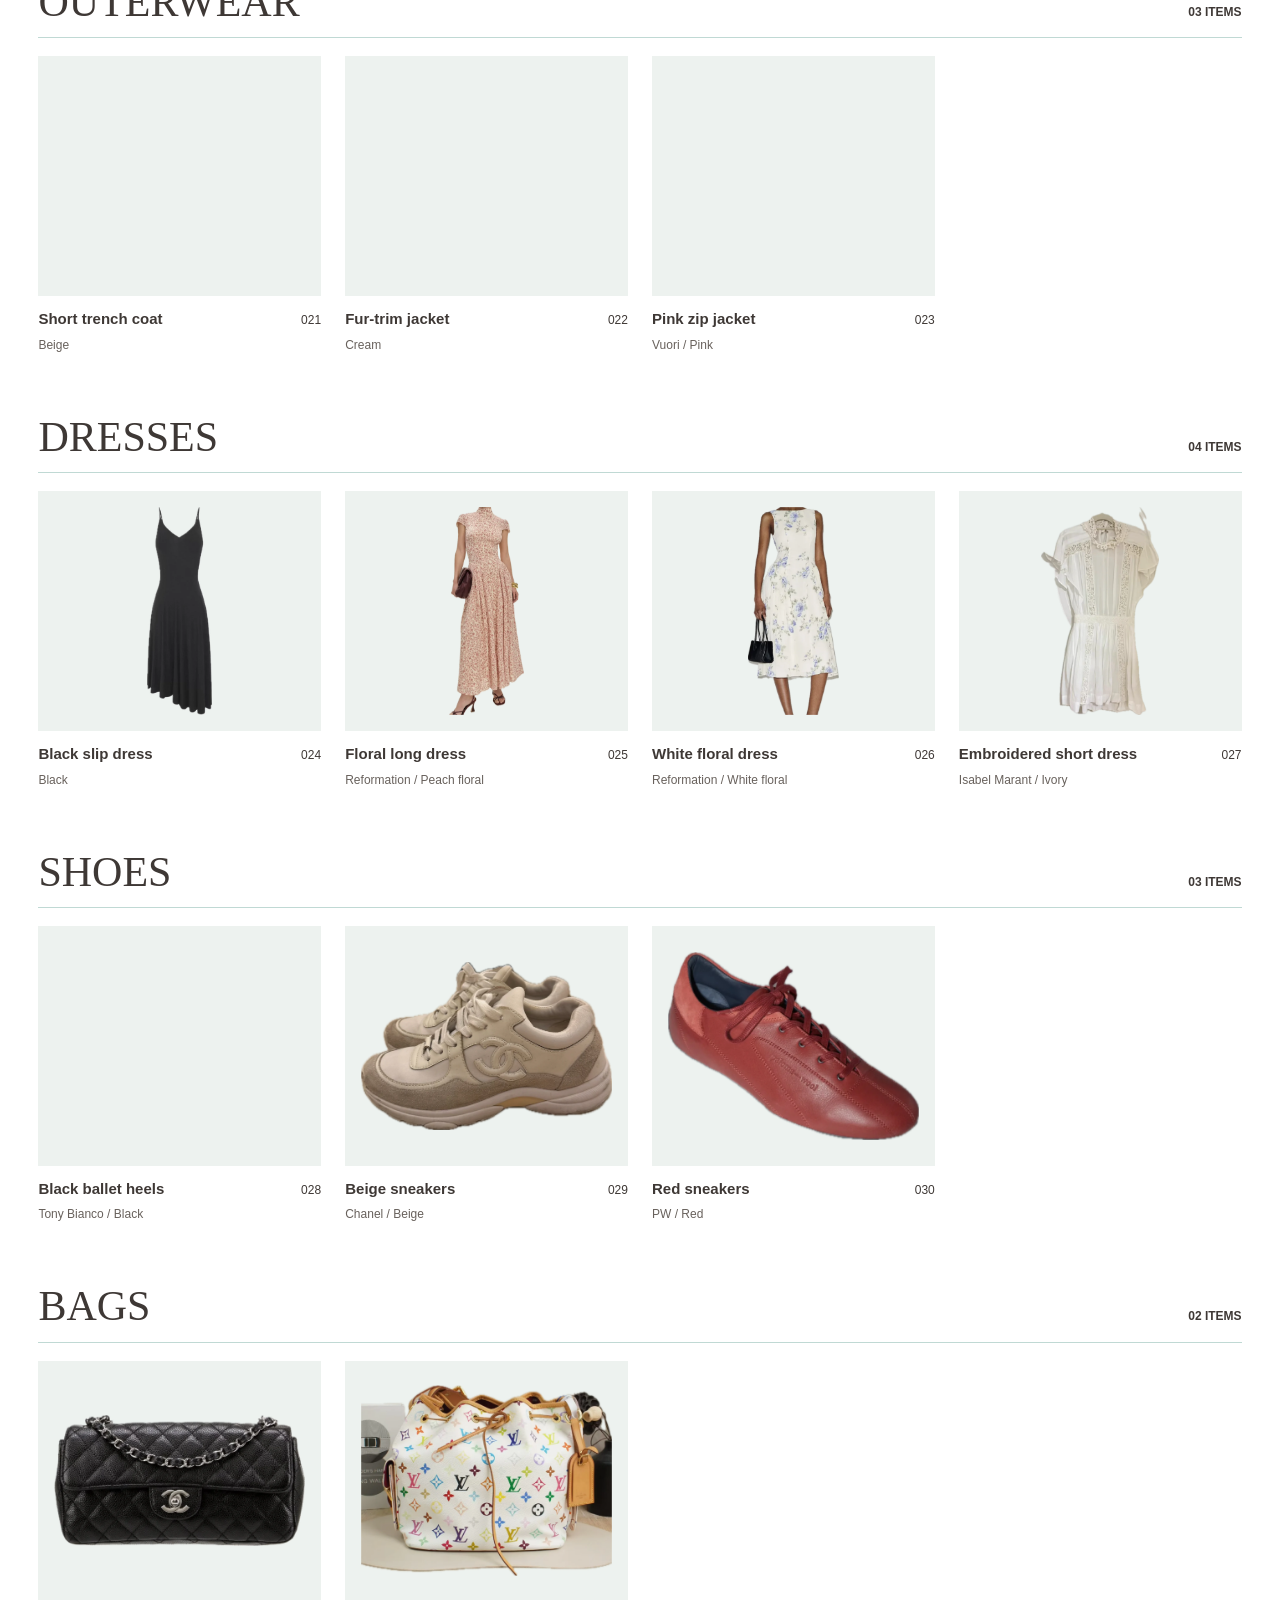
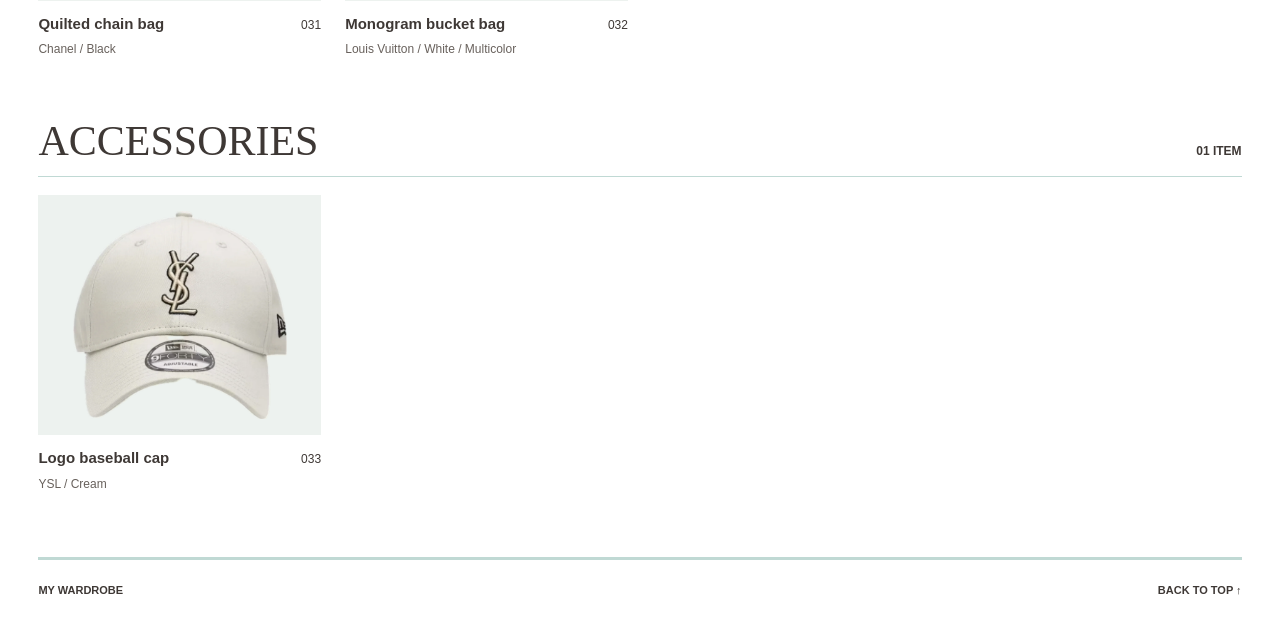
==== commit e46cb8d1: "Publish wardrobe catalog with optimized photos and outfits" ====
--- a/MidtermProject/index.html
+++ b/MidtermProject/index.html
@@ -1,987 +1,390 @@
 <!doctype html>
 <html lang="en">
-  <head>
-    <meta charset="utf-8">
-    <meta name="viewport" content="width=device-width, initial-scale=1">
-    <title>My Closet | My Wardrobe</title>
-    <link rel="stylesheet" href="css/style.css">
-  </head>
-
-  <body id="top">
-    <header class="site-header">
-      <a class="site-name" href="index.html">MY WARDROBE</a>
-
-      <nav class="main-nav" aria-label="Main navigation">
-        <ul>
-          <li>
-            <a href="index.html" aria-current="page">CLOSET</a>
-          </li>
-          <li>
-            <a href="outfits.html">OUTFITS</a>
-          </li>
-        </ul>
-      </nav>
-    </header>
-
-    <nav class="category-nav" aria-label="Clothing categories">
-      <ul>
-        <li>
-          <a href="#tops">TOPS</a>
-        </li>
-        <li>
-          <a href="#bottoms">BOTTOMS</a>
-        </li>
-        <li>
-          <a href="#outerwear">OUTERWEAR</a>
-        </li>
-        <li>
-          <a href="#dresses">DRESSES</a>
-        </li>
-        <li>
-          <a href="#shoes">SHOES</a>
-        </li>
-        <li>
-          <a href="#bags">BAGS</a>
-        </li>
-        <li>
-          <a href="#accessories">ACCESSORIES</a>
-        </li>
-      </ul>
-    </nav>
-
-    <main>
-      <h1 class="page-title">MY CLOSET</h1>
-
-      <!-- Closet
-           h2 for categories, h3 for subcategories, h4 for items inside them
-           Replace the placeholders with my own photos -->
-      <section class="category-section" id="tops">
-        <header class="section-heading">
-          <h2>TOPS</h2>
-          <!-- Update this count when I add or remove a card. -->
-          <p>10 ITEMS</p>
-        </header>
-
-        <nav class="subcategory-nav" aria-label="Tops subcategories">
-          <ul>
-            <li>
-              <a href="#tops-t-shirts">T-SHIRTS</a>
-            </li>
-            <li>
-              <a href="#tops-shirts">SHIRTS</a>
-            </li>
-            <li>
-              <a href="#tops-knitwear">KNITWEAR</a>
-            </li>
-            <li>
-              <a href="#tops-hoodies">HOODIES</a>
-            </li>
-            <li>
-              <a href="#tops-tank-tops">TANK TOPS</a>
-            </li>
-          </ul>
-        </nav>
-
-        <!-- To add another item, copy a whole article inside this grid. -->
-        <section class="subcategory-section" id="tops-t-shirts">
-          <h3>T-SHIRTS</h3>
-
-          <div class="clothing-grid closet-grid">
-            <article class="clothing-card">
-              <figure>
-                <!-- move this img out of the comment and replace the placeholder div.
-                <img
-                  class="clothing-photo"
-                  src="img/t-shirt.jpg"
-                  alt="Describe this clothing item"
-                >
-                -->
-                <div class="photo-placeholder">
-                  <span>T-SHIRT</span>
-                  <small>PHOTO TO BE ADDED</small>
-                </div>
-
-                <figcaption>
-                  <div class="item-heading">
-                    <h4>T-SHIRT</h4>
-                    <span class="item-number">001</span>
-                  </div>
-
-                  <!-- Fill in the actual brand and color later. -->
-                  <p class="item-details">Brand: — / Color: —</p>
-                </figcaption>
-              </figure>
-            </article>
-
-            <article class="clothing-card">
-              <figure>
-                <!-- Photo reminder: move this img out of the comment and replace the placeholder div.
-                Match src to my filename and write a short alt description.
-                <img
-                  class="clothing-photo"
-                  src="img/t-shirt-2.jpg"
-                  alt="Describe this clothing item"
-                >
-                -->
-                <div class="photo-placeholder">
-                  <span>T-SHIRT</span>
-                  <small>PHOTO TO BE ADDED</small>
-                </div>
-
-                <figcaption>
-                  <div class="item-heading">
-                    <h4>T-SHIRT</h4>
-                    <span class="item-number">002</span>
-                  </div>
-
-                  <!-- Fill in the actual brand and color later. -->
-                  <p class="item-details">Brand: — / Color: —</p>
-                </figcaption>
-              </figure>
-            </article>
-          </div>
-        </section>
-
-        <!-- To add another item, copy a whole article inside this grid. -->
-        <section class="subcategory-section" id="tops-shirts">
-          <h3>SHIRTS</h3>
-
-          <div class="clothing-grid closet-grid">
-            <article class="clothing-card">
-              <figure>
-                <!-- Photo reminder: move this img out of the comment and replace the placeholder div.
-                Match src to my filename and write a short alt description.
-                <img
-                  class="clothing-photo"
-                  src="img/shirt.jpg"
-                  alt="Describe this clothing item"
-                >
-                -->
-                <div class="photo-placeholder">
-                  <span>SHIRT</span>
-                  <small>PHOTO TO BE ADDED</small>
-                </div>
-
-                <figcaption>
-                  <div class="item-heading">
-                    <h4>SHIRT</h4>
-                    <span class="item-number">005</span>
-                  </div>
-
-                  <!-- Fill in the actual brand and color later. -->
-                  <p class="item-details">Brand: — / Color: —</p>
-                </figcaption>
-              </figure>
-            </article>
-
-            <article class="clothing-card">
-              <figure>
-                <!-- Photo reminder: move this img out of the comment and replace the placeholder div.
-                Match src to my filename and write a short alt description.
-                <img
-                  class="clothing-photo"
-                  src="img/shirt-2.jpg"
-                  alt="Describe this clothing item"
-                >
-                -->
-                <div class="photo-placeholder">
-                  <span>SHIRT</span>
-                  <small>PHOTO TO BE ADDED</small>
-                </div>
-
-                <figcaption>
-                  <div class="item-heading">
-                    <h4>SHIRT</h4>
-                    <span class="item-number">006</span>
-                  </div>
-
-                  <!-- Fill in the actual brand and color later. -->
-                  <p class="item-details">Brand: — / Color: —</p>
-                </figcaption>
-              </figure>
-            </article>
-          </div>
-        </section>
-
-        <!-- To add another item, copy a whole article inside this grid. -->
-        <section class="subcategory-section" id="tops-knitwear">
-          <h3>KNITWEAR</h3>
-
-          <div class="clothing-grid closet-grid">
-            <article class="clothing-card">
-              <figure>
-                <!-- Photo reminder: move this img out of the comment and replace the placeholder div.
-                Match src to my filename and write a short alt description.
-                <img
-                  class="clothing-photo"
-                  src="img/knitwear.jpg"
-                  alt="Describe this clothing item"
-                >
-                -->
-                <div class="photo-placeholder">
-                  <span>KNITWEAR</span>
-                  <small>PHOTO TO BE ADDED</small>
-                </div>
-
-                <figcaption>
-                  <div class="item-heading">
-                    <h4>KNITWEAR</h4>
-                    <span class="item-number">009</span>
-                  </div>
-
-                  <!-- Fill in the actual brand and color later. -->
-                  <p class="item-details">Brand: — / Color: —</p>
-                </figcaption>
-              </figure>
-            </article>
-
-            <article class="clothing-card">
-              <figure>
-                <!-- Photo reminder: move this img out of the comment and replace the placeholder div.
-                Match src to my filename and write a short alt description.
-                <img
-                  class="clothing-photo"
-                  src="img/knitwear-2.jpg"
-                  alt="Describe this clothing item"
-                >
-                -->
-                <div class="photo-placeholder">
-                  <span>KNITWEAR</span>
-                  <small>PHOTO TO BE ADDED</small>
-                </div>
-
-                <figcaption>
-                  <div class="item-heading">
-                    <h4>KNITWEAR</h4>
-                    <span class="item-number">010</span>
-                  </div>
-
-                  <!-- Fill in the actual brand and color later. -->
-                  <p class="item-details">Brand: — / Color: —</p>
-                </figcaption>
-              </figure>
-            </article>
-          </div>
-        </section>
-
-        <!-- To add another item, copy a whole article inside this grid. -->
-        <section class="subcategory-section" id="tops-hoodies">
-          <h3>HOODIES</h3>
-
-          <div class="clothing-grid closet-grid">
-            <article class="clothing-card">
-              <figure>
-                <!-- Photo reminder: move this img out of the comment and replace the placeholder div.
-                Match src to my filename and write a short alt description.
-                <img
-                  class="clothing-photo"
-                  src="img/hoodie.jpg"
-                  alt="Describe this clothing item"
-                >
-                -->
-                <div class="photo-placeholder">
-                  <span>HOODIE</span>
-                  <small>PHOTO TO BE ADDED</small>
-                </div>
-
-                <figcaption>
-                  <div class="item-heading">
-                    <h4>HOODIE</h4>
-                    <span class="item-number">013</span>
-                  </div>
-
-                  <!-- Fill in the actual brand and color later. -->
-                  <p class="item-details">Brand: — / Color: —</p>
-                </figcaption>
-              </figure>
-            </article>
-
-            <article class="clothing-card">
-              <figure>
-                <!-- Photo reminder: move this img out of the comment and replace the placeholder div.
-                Match src to my filename and write a short alt description.
-                <img
-                  class="clothing-photo"
-                  src="img/hoodie-2.jpg"
-                  alt="Describe this clothing item"
-                >
-                -->
-                <div class="photo-placeholder">
-                  <span>HOODIE</span>
-                  <small>PHOTO TO BE ADDED</small>
-                </div>
-
-                <figcaption>
-                  <div class="item-heading">
-                    <h4>HOODIE</h4>
-                    <span class="item-number">014</span>
-                  </div>
-
-                  <!-- Fill in the actual brand and color later. -->
-                  <p class="item-details">Brand: — / Color: —</p>
-                </figcaption>
-              </figure>
-            </article>
-          </div>
-        </section>
-
-        <!-- To add another item, copy a whole article inside this grid. -->
-        <section class="subcategory-section" id="tops-tank-tops">
-          <h3>TANK TOPS</h3>
-
-          <div class="clothing-grid closet-grid">
-            <article class="clothing-card">
-              <figure>
-                <!-- Photo reminder: move this img out of the comment and replace the placeholder div.
-                Match src to my filename and write a short alt description.
-                <img
-                  class="clothing-photo"
-                  src="img/tank-top.jpg"
-                  alt="Describe this clothing item"
-                >
-                -->
-                <div class="photo-placeholder">
-                  <span>TANK TOP</span>
-                  <small>PHOTO TO BE ADDED</small>
-                </div>
-
-                <figcaption>
-                  <div class="item-heading">
-                    <h4>TANK TOP</h4>
-                    <span class="item-number">017</span>
-                  </div>
-
-                  <!-- Fill in the actual brand and color later. -->
-                  <p class="item-details">Brand: — / Color: —</p>
-                </figcaption>
-              </figure>
-            </article>
-
-            <article class="clothing-card">
-              <figure>
-                <!-- Photo reminder: move this img out of the comment and replace the placeholder div.
-                Match src to my filename and write a short alt description.
-                <img
-                  class="clothing-photo"
-                  src="img/tank-top-2.jpg"
-                  alt="Describe this clothing item"
-                >
-                -->
-                <div class="photo-placeholder">
-                  <span>TANK TOP</span>
-                  <small>PHOTO TO BE ADDED</small>
-                </div>
-
-                <figcaption>
-                  <div class="item-heading">
-                    <h4>TANK TOP</h4>
-                    <span class="item-number">018</span>
-                  </div>
-
-                  <!-- Fill in the actual brand and color later. -->
-                  <p class="item-details">Brand: — / Color: —</p>
-                </figcaption>
-              </figure>
-            </article>
-          </div>
-        </section>
-      </section>
-
-      <section class="category-section" id="bottoms">
-        <header class="section-heading">
-          <h2>BOTTOMS</h2>
-          <!-- Update this count when I add or remove a card. -->
-          <p>08 ITEMS</p>
-        </header>
-
-        <!-- Quick links to the subcategories on this page. -->
-        <nav class="subcategory-nav" aria-label="Bottoms subcategories">
-          <ul>
-            <li>
-              <a href="#bottoms-jeans">JEANS</a>
-            </li>
-            <li>
-              <a href="#bottoms-trousers">TROUSERS</a>
-            </li>
-            <li>
-              <a href="#bottoms-shorts">SHORTS</a>
-            </li>
-            <li>
-              <a href="#bottoms-skirts">SKIRTS</a>
-            </li>
-          </ul>
-        </nav>
-
-        <!-- To add another item, copy a whole article inside this grid. -->
-        <section class="subcategory-section" id="bottoms-jeans">
-          <h3>JEANS</h3>
-
-          <div class="clothing-grid closet-grid">
-            <article class="clothing-card">
-              <figure>
-                <!-- Photo reminder: move this img out of the comment and replace the placeholder div.
-                Match src to my filename and write a short alt description.
-                <img
-                  class="clothing-photo"
-                  src="img/jeans.jpg"
-                  alt="Describe this clothing item"
-                >
-                -->
-                <div class="photo-placeholder">
-                  <span>JEANS</span>
-                  <small>PHOTO TO BE ADDED</small>
-                </div>
-
-                <figcaption>
-                  <div class="item-heading">
-                    <h4>JEANS</h4>
-                    <span class="item-number">021</span>
-                  </div>
-
-                  <!-- Fill in the actual brand and color later. -->
-                  <p class="item-details">Brand: — / Color: —</p>
-                </figcaption>
-              </figure>
-            </article>
-
-            <article class="clothing-card">
-              <figure>
-                <!-- Photo reminder: move this img out of the comment and replace the placeholder div.
-                Match src to my filename and write a short alt description.
-                <img
-                  class="clothing-photo"
-                  src="img/jeans-2.jpg"
-                  alt="Describe this clothing item"
-                >
-                -->
-                <div class="photo-placeholder">
-                  <span>JEANS</span>
-                  <small>PHOTO TO BE ADDED</small>
-                </div>
-
-                <figcaption>
-                  <div class="item-heading">
-                    <h4>JEANS</h4>
-                    <span class="item-number">022</span>
-                  </div>
-
-                  <!-- Fill in the actual brand and color later. -->
-                  <p class="item-details">Brand: — / Color: —</p>
-                </figcaption>
-              </figure>
-            </article>
-          </div>
-        </section>
-
-        <!-- To add another item, copy a whole article inside this grid. -->
-        <section class="subcategory-section" id="bottoms-trousers">
-          <h3>TROUSERS</h3>
-
-          <div class="clothing-grid closet-grid">
-            <article class="clothing-card">
-              <figure>
-                <!-- Photo reminder: move this img out of the comment and replace the placeholder div.
-                Match src to my filename and write a short alt description.
-                <img
-                  class="clothing-photo"
-                  src="img/trousers.jpg"
-                  alt="Describe this clothing item"
-                >
-                -->
-                <div class="photo-placeholder">
-                  <span>TROUSERS</span>
-                  <small>PHOTO TO BE ADDED</small>
-                </div>
-
-                <figcaption>
-                  <div class="item-heading">
-                    <h4>TROUSERS</h4>
-                    <span class="item-number">025</span>
-                  </div>
-
-                  <!-- Fill in the actual brand and color later. -->
-                  <p class="item-details">Brand: — / Color: —</p>
-                </figcaption>
-              </figure>
-            </article>
-
-            <article class="clothing-card">
-              <figure>
-                <!-- Photo reminder: move this img out of the comment and replace the placeholder div.
-                Match src to my filename and write a short alt description.
-                <img
-                  class="clothing-photo"
-                  src="img/trousers-2.jpg"
-                  alt="Describe this clothing item"
-                >
-                -->
-                <div class="photo-placeholder">
-                  <span>TROUSERS</span>
-                  <small>PHOTO TO BE ADDED</small>
-                </div>
-
-                <figcaption>
-                  <div class="item-heading">
-                    <h4>TROUSERS</h4>
-                    <span class="item-number">026</span>
-                  </div>
-
-                  <!-- Fill in the actual brand and color later. -->
-                  <p class="item-details">Brand: — / Color: —</p>
-                </figcaption>
-              </figure>
-            </article>
-          </div>
-        </section>
-
-        <!-- To add another item, copy a whole article inside this grid. -->
-        <section class="subcategory-section" id="bottoms-shorts">
-          <h3>SHORTS</h3>
-
-          <div class="clothing-grid closet-grid">
-            <article class="clothing-card">
-              <figure>
-                <!-- Photo reminder: move this img out of the comment and replace the placeholder div.
-                Match src to my filename and write a short alt description.
-                <img
-                  class="clothing-photo"
-                  src="img/shorts.jpg"
-                  alt="Describe this clothing item"
-                >
-                -->
-                <div class="photo-placeholder">
-                  <span>SHORTS</span>
-                  <small>PHOTO TO BE ADDED</small>
-                </div>
-
-                <figcaption>
-                  <div class="item-heading">
-                    <h4>SHORTS</h4>
-                    <span class="item-number">029</span>
-                  </div>
-
-                  <!-- Fill in the actual brand and color later. -->
-                  <p class="item-details">Brand: — / Color: —</p>
-                </figcaption>
-              </figure>
-            </article>
-
-            <article class="clothing-card">
-              <figure>
-                <!-- Photo reminder: move this img out of the comment and replace the placeholder div.
-                Match src to my filename and write a short alt description.
-                <img
-                  class="clothing-photo"
-                  src="img/shorts-2.jpg"
-                  alt="Describe this clothing item"
-                >
-                -->
-                <div class="photo-placeholder">
-                  <span>SHORTS</span>
-                  <small>PHOTO TO BE ADDED</small>
-                </div>
-
-                <figcaption>
-                  <div class="item-heading">
-                    <h4>SHORTS</h4>
-                    <span class="item-number">030</span>
-                  </div>
-
-                  <!-- Fill in the actual brand and color later. -->
-                  <p class="item-details">Brand: — / Color: —</p>
-                </figcaption>
-              </figure>
-            </article>
-          </div>
-        </section>
-
-        <!-- To add another item, copy a whole article inside this grid. -->
-        <section class="subcategory-section" id="bottoms-skirts">
-          <h3>SKIRTS</h3>
-
-          <div class="clothing-grid closet-grid">
-            <article class="clothing-card">
-              <figure>
-                <!-- Photo reminder: move this img out of the comment and replace the placeholder div.
-                Match src to my filename and write a short alt description.
-                <img
-                  class="clothing-photo"
-                  src="img/skirt.jpg"
-                  alt="Describe this clothing item"
-                >
-                -->
-                <div class="photo-placeholder">
-                  <span>SKIRT</span>
-                  <small>PHOTO TO BE ADDED</small>
-                </div>
-
-                <figcaption>
-                  <div class="item-heading">
-                    <h4>SKIRT</h4>
-                    <span class="item-number">033</span>
-                  </div>
-
-                  <!-- Fill in the actual brand and color later. -->
-                  <p class="item-details">Brand: — / Color: —</p>
-                </figcaption>
-              </figure>
-            </article>
-
-            <article class="clothing-card">
-              <figure>
-                <!-- Photo reminder: move this img out of the comment and replace the placeholder div.
-                Match src to my filename and write a short alt description.
-                <img
-                  class="clothing-photo"
-                  src="img/skirt-2.jpg"
-                  alt="Describe this clothing item"
-                >
-                -->
-                <div class="photo-placeholder">
-                  <span>SKIRT</span>
-                  <small>PHOTO TO BE ADDED</small>
-                </div>
-
-                <figcaption>
-                  <div class="item-heading">
-                    <h4>SKIRT</h4>
-                    <span class="item-number">034</span>
-                  </div>
-
-                  <!-- Fill in the actual brand and color later. -->
-                  <p class="item-details">Brand: — / Color: —</p>
-                </figcaption>
-              </figure>
-            </article>
-          </div>
-        </section>
-      </section>
-
-      <section class="category-section" id="outerwear">
-        <header class="section-heading">
-          <h2>OUTERWEAR</h2>
-          <!-- Update this count when I add or remove a card. -->
-          <p>02 ITEMS</p>
-        </header>
-
-        <div class="clothing-grid closet-grid">
-          <article class="clothing-card">
-            <figure>
-              <!-- Photo reminder: move this img out of the comment and replace the placeholder div.
-                Match src to my filename and write a short alt description.
-              <img
-                class="clothing-photo"
-                src="img/jacket.jpg"
-                alt="Describe this clothing item"
-              >
-              -->
-              <div class="photo-placeholder">
-                <span>JACKET</span>
-                <small>PHOTO TO BE ADDED</small>
-              </div>
-
-              <figcaption>
-                <div class="item-heading">
-                  <h3>JACKET</h3>
-                  <span class="item-number">037</span>
-                </div>
-
-                <!-- Fill in the actual brand and color later. -->
-                <p class="item-details">Brand: — / Color: —</p>
-              </figcaption>
-            </figure>
-          </article>
-
-          <article class="clothing-card">
-            <figure>
-              <!-- Photo reminder: move this img out of the comment and replace the placeholder div.
-                Match src to my filename and write a short alt description.
-              <img
-                class="clothing-photo"
-                src="img/coat.jpg"
-                alt="Describe this clothing item"
-              >
-              -->
-              <div class="photo-placeholder">
-                <span>COAT</span>
-                <small>PHOTO TO BE ADDED</small>
-              </div>
-
-              <figcaption>
-                <div class="item-heading">
-                  <h3>COAT</h3>
-                  <span class="item-number">038</span>
-                </div>
-
-                <!-- Fill in the actual brand and color later. -->
-                <p class="item-details">Brand: — / Color: —</p>
-              </figcaption>
-            </figure>
-          </article>
-        </div>
-      </section>
-
-      <section class="category-section" id="dresses">
-        <header class="section-heading">
-          <h2>DRESSES</h2>
-          <!-- Update this count when I add or remove a card. -->
-          <p>02 ITEMS</p>
-        </header>
-
-        <div class="clothing-grid closet-grid">
-          <article class="clothing-card">
-            <figure>
-              <!-- Photo reminder: move this img out of the comment and replace the placeholder div.
-                Match src to my filename and write a short alt description.
-              <img
-                class="clothing-photo"
-                src="img/dress.jpg"
-                alt="Describe this clothing item"
-              >
-              -->
-              <div class="photo-placeholder">
-                <span>DRESS</span>
-                <small>PHOTO TO BE ADDED</small>
-              </div>
-
-              <figcaption>
-                <div class="item-heading">
-                  <h3>DRESS</h3>
-                  <span class="item-number">041</span>
-                </div>
-
-                <!-- Fill in the actual brand and color later. -->
-                <p class="item-details">Brand: — / Color: —</p>
-              </figcaption>
-            </figure>
-          </article>
-
-          <article class="clothing-card">
-            <figure>
-              <!-- Photo reminder: move this img out of the comment and replace the placeholder div.
-                Match src to my filename and write a short alt description.
-              <img
-                class="clothing-photo"
-                src="img/dress-2.jpg"
-                alt="Describe this clothing item"
-              >
-              -->
-              <div class="photo-placeholder">
-                <span>DRESS</span>
-                <small>PHOTO TO BE ADDED</small>
-              </div>
-
-              <figcaption>
-                <div class="item-heading">
-                  <h3>DRESS</h3>
-                  <span class="item-number">042</span>
-                </div>
-
-                <!-- Fill in the actual brand and color later. -->
-                <p class="item-details">Brand: — / Color: —</p>
-              </figcaption>
-            </figure>
-          </article>
-        </div>
-      </section>
-
-      <section class="category-section" id="shoes">
-        <header class="section-heading">
-          <h2>SHOES</h2>
-          <!-- Update this count when I add or remove a card. -->
-          <p>02 ITEMS</p>
-        </header>
-
-        <div class="clothing-grid closet-grid">
-          <article class="clothing-card">
-            <figure>
-              <!-- Photo reminder: move this img out of the comment and replace the placeholder div.
-                Match src to my filename and write a short alt description.
-              <img
-                class="clothing-photo"
-                src="img/sneakers.jpg"
-                alt="Describe this clothing item"
-              >
-              -->
-              <div class="photo-placeholder">
-                <span>SNEAKERS</span>
-                <small>PHOTO TO BE ADDED</small>
-              </div>
-
-              <figcaption>
-                <div class="item-heading">
-                  <h3>SNEAKERS</h3>
-                  <span class="item-number">045</span>
-                </div>
-
-                <!-- Fill in the actual brand and color later. -->
-                <p class="item-details">Brand: — / Color: —</p>
-              </figcaption>
-            </figure>
-          </article>
-
-          <article class="clothing-card">
-            <figure>
-              <!-- Photo reminder: move this img out of the comment and replace the placeholder div.
-                Match src to my filename and write a short alt description.
-              <img
-                class="clothing-photo"
-                src="img/sneakers-2.jpg"
-                alt="Describe this clothing item"
-              >
-              -->
-              <div class="photo-placeholder">
-                <span>SNEAKERS</span>
-                <small>PHOTO TO BE ADDED</small>
-              </div>
-
-              <figcaption>
-                <div class="item-heading">
-                  <h3>SNEAKERS</h3>
-                  <span class="item-number">046</span>
-                </div>
-
-                <!-- Fill in the actual brand and color later. -->
-                <p class="item-details">Brand: — / Color: —</p>
-              </figcaption>
-            </figure>
-          </article>
-        </div>
-      </section>
-
-      <section class="category-section" id="bags">
-        <header class="section-heading">
-          <h2>BAGS</h2>
-          <!-- Update this count when I add or remove a card. -->
-          <p>02 ITEMS</p>
-        </header>
-
-        <div class="clothing-grid closet-grid">
-          <article class="clothing-card">
-            <figure>
-              <!-- Photo reminder: move this img out of the comment and replace the placeholder div.
-                Match src to my filename and write a short alt description.
-              <img
-                class="clothing-photo"
-                src="img/tote-bag.jpg"
-                alt="Describe this clothing item"
-              >
-              -->
-              <div class="photo-placeholder">
-                <span>TOTE BAG</span>
-                <small>PHOTO TO BE ADDED</small>
-              </div>
-
-              <figcaption>
-                <div class="item-heading">
-                  <h3>TOTE BAG</h3>
-                  <span class="item-number">049</span>
-                </div>
-
-                <!-- Fill in the actual brand and color later. -->
-                <p class="item-details">Brand: — / Color: —</p>
-              </figcaption>
-            </figure>
-          </article>
-
-          <article class="clothing-card">
-            <figure>
-              <!-- Photo reminder: move this img out of the comment and replace the placeholder div.
-                Match src to my filename and write a short alt description.
-              <img
-                class="clothing-photo"
-                src="img/tote-bag-2.jpg"
-                alt="Describe this clothing item"
-              >
-              -->
-              <div class="photo-placeholder">
-                <span>TOTE BAG</span>
-                <small>PHOTO TO BE ADDED</small>
-              </div>
-
-              <figcaption>
-                <div class="item-heading">
-                  <h3>TOTE BAG</h3>
-                  <span class="item-number">050</span>
-                </div>
-
-                <!-- Fill in the actual brand and color later. -->
-                <p class="item-details">Brand: — / Color: —</p>
-              </figcaption>
-            </figure>
-          </article>
-        </div>
-      </section>
-
-      <section class="category-section" id="accessories">
-        <header class="section-heading">
-          <h2>ACCESSORIES</h2>
-          <!-- Update this count when I add or remove a card. -->
-          <p>02 ITEMS</p>
-        </header>
-
-        <div class="clothing-grid closet-grid">
-          <article class="clothing-card">
-            <figure>
-              <!-- Photo reminder: move this img out of the comment and replace the placeholder div.
-                Match src to my filename and write a short alt description.
-              <img
-                class="clothing-photo"
-                src="img/hat.jpg"
-                alt="Describe this clothing item"
-              >
-              -->
-              <div class="photo-placeholder">
-                <span>HAT</span>
-                <small>PHOTO TO BE ADDED</small>
-              </div>
-
-              <figcaption>
-                <div class="item-heading">
-                  <h3>HAT</h3>
-                  <span class="item-number">053</span>
-                </div>
-
-                <!-- Fill in the actual brand and color later. -->
-                <p class="item-details">Brand: — / Color: —</p>
-              </figcaption>
-            </figure>
-          </article>
-
-          <article class="clothing-card">
-            <figure>
-              <!-- Photo reminder: move this img out of the comment and replace the placeholder div.
-                Match src to my filename and write a short alt description.
-              <img
-                class="clothing-photo"
-                src="img/hat-2.jpg"
-                alt="Describe this clothing item"
-              >
-              -->
-              <div class="photo-placeholder">
-                <span>HAT</span>
-                <small>PHOTO TO BE ADDED</small>
-              </div>
-
-              <figcaption>
-                <div class="item-heading">
-                  <h3>HAT</h3>
-                  <span class="item-number">054</span>
-                </div>
-
-                <!-- Fill in the actual brand and color later. -->
-                <p class="item-details">Brand: — / Color: —</p>
-              </figcaption>
-            </figure>
-          </article>
-        </div>
-      </section>
-
-    </main>
-
-    <!-- Footer — back-to-top link points to the body id. -->
-    <footer class="site-footer">
-      <p>MY WARDROBE</p>
-    </footer>
-  </body>
+<head>
+  <meta charset="utf-8">
+  <meta name="viewport" content="width=device-width, initial-scale=1">
+  <title>My Closet | My Wardrobe</title>
+  <link rel="stylesheet" href="css/style.css">
+</head>
+<body id="top">
+  <a class="skip-link" href="#main">Skip to content</a>
+  <header class="site-header">
+    <a class="site-name" href="index.html">MY WARDROBE</a>
+    <nav class="main-nav" aria-label="Main navigation"><ul>
+      <li><a href="index.html" aria-current="page">CLOSET</a></li>
+      <li><a href="outfits.html" >OUTFITS</a></li>
+    </ul></nav>
+  </header>
+  <nav class="category-nav" aria-label="Clothing categories"><ul>
+    <li><a href="#tops">TOPS</a></li>
+    <li><a href="#bottoms">BOTTOMS</a></li>
+    <li><a href="#outerwear">OUTERWEAR</a></li>
+    <li><a href="#dresses">DRESSES</a></li>
+    <li><a href="#shoes">SHOES</a></li>
+    <li><a href="#bags">BAGS</a></li>
+    <li><a href="#accessories">ACCESSORIES</a></li>
+  </ul></nav>
+  <main id="main">
+    <h1 class="page-title">MY CLOSET / 33 ITEMS</h1>
+    <section class="category-section" id="tops">
+      <header class="section-heading"><h2>TOPS</h2><p>11 ITEMS</p></header>
+      <nav class="subcategory-nav" aria-label="Tops subcategories"><ul><li><a href="#tops-t-shirts">T-SHIRTS</a></li><li><a href="#tops-knitwear">KNITWEAR</a></li><li><a href="#tops-tanks-halter">TANKS &amp; HALTER TOPS</a></li></ul></nav>
+      <section class="subcategory-section" id="tops-t-shirts"><h3>T-SHIRTS</h3>
+        <div class="clothing-grid closet-grid">
+          <article class="clothing-card" id="item-top_tshirt_jamesperse_white">
+            <figure>
+              <img class="clothing-photo" src="img/top_tshirt_jamesperse_white.webp" alt="White V-neck T-shirt" loading="eager" decoding="async">
+              <figcaption>
+                <div class="item-heading"><h4>White V-neck T-shirt</h4><span class="item-number">001</span></div>
+                <p class="item-details">James Perse / White</p>
+              </figcaption>
+            </figure>
+          </article>
+          <article class="clothing-card" id="item-top_tshirt_jamesperse_navy">
+            <figure>
+              <img class="clothing-photo" src="img/top_tshirt_jamesperse_navy.webp" alt="Navy V-neck T-shirt" loading="eager" decoding="async">
+              <figcaption>
+                <div class="item-heading"><h4>Navy V-neck T-shirt</h4><span class="item-number">002</span></div>
+                <p class="item-details">James Perse / Navy</p>
+              </figcaption>
+            </figure>
+          </article>
+          <article class="clothing-card" id="item-top_tshirt_pw_green">
+            <figure>
+              <img class="clothing-photo" src="img/top_tshirt_pw_green.webp" alt="Green graphic T-shirt" loading="eager" decoding="async">
+              <figcaption>
+                <div class="item-heading"><h4>Green graphic T-shirt</h4><span class="item-number">003</span></div>
+                <p class="item-details">PW / Green</p>
+              </figcaption>
+            </figure>
+          </article>
+          <article class="clothing-card" id="item-top_tshirt_skims_black">
+            <figure>
+              <img class="clothing-photo" src="img/top_tshirt_skims_black.webp" alt="Black fitted T-shirt" loading="eager" decoding="async">
+              <figcaption>
+                <div class="item-heading"><h4>Black fitted T-shirt</h4><span class="item-number">004</span></div>
+                <p class="item-details">SKIMS / Black</p>
+              </figcaption>
+            </figure>
+          </article>
+        </div>
+      </section>
+      <section class="subcategory-section" id="tops-knitwear"><h3>KNITWEAR</h3>
+        <div class="clothing-grid closet-grid">
+          <article class="clothing-card" id="item-top_knitwear_babyblue">
+            <figure>
+              <img class="clothing-photo" src="img/top_knitwear_babyblue.webp" alt="Cropped wrap cardigan" loading="lazy" decoding="async">
+              <figcaption>
+                <div class="item-heading"><h4>Cropped wrap cardigan</h4><span class="item-number">005</span></div>
+                <p class="item-details">Baby blue</p>
+              </figcaption>
+            </figure>
+          </article>
+          <article class="clothing-card" id="item-top_knitwear_bm_black">
+            <figure>
+              <img class="clothing-photo" src="img/top_knitwear_bm_black.webp" alt="Black V-neck knit" loading="lazy" decoding="async">
+              <figcaption>
+                <div class="item-heading"><h4>Black V-neck knit</h4><span class="item-number">006</span></div>
+                <p class="item-details">BM / Black</p>
+              </figcaption>
+            </figure>
+          </article>
+          <article class="clothing-card" id="item-top_knitwear_yellow">
+            <figure>
+              <img class="clothing-photo" src="img/top_knitwear_yellow.webp" alt="Yellow cardigan" loading="lazy" decoding="async">
+              <figcaption>
+                <div class="item-heading"><h4>Yellow cardigan</h4><span class="item-number">007</span></div>
+                <p class="item-details">Yellow</p>
+              </figcaption>
+            </figure>
+          </article>
+        </div>
+      </section>
+      <section class="subcategory-section" id="tops-tanks-halter"><h3>TANKS &amp; HALTER TOPS</h3>
+        <div class="clothing-grid closet-grid">
+          <article class="clothing-card" id="item-top_tank_black">
+            <figure>
+              <img class="clothing-photo" src="img/top_tank_black.webp" alt="Black camisole" loading="lazy" decoding="async">
+              <figcaption>
+                <div class="item-heading"><h4>Black camisole</h4><span class="item-number">008</span></div>
+                <p class="item-details">Black</p>
+              </figcaption>
+            </figure>
+          </article>
+          <article class="clothing-card" id="item-top_tank_navy">
+            <figure>
+              <img class="clothing-photo" src="img/top_tank_navy.webp" alt="Navy tube top" loading="lazy" decoding="async">
+              <figcaption>
+                <div class="item-heading"><h4>Navy tube top</h4><span class="item-number">009</span></div>
+                <p class="item-details">Navy</p>
+              </figcaption>
+            </figure>
+          </article>
+          <article class="clothing-card" id="item-top_tank_skims">
+            <figure>
+              <img class="clothing-photo" src="img/top_tank_skims.webp" alt="Pink lace camisole" loading="lazy" decoding="async">
+              <figcaption>
+                <div class="item-heading"><h4>Pink lace camisole</h4><span class="item-number">010</span></div>
+                <p class="item-details">SKIMS / Pink</p>
+              </figcaption>
+            </figure>
+          </article>
+          <article class="clothing-card" id="item-top_halter_pw">
+            <figure>
+              <img class="clothing-photo" src="img/top_halter_pw.webp" alt="Black halter top" loading="lazy" decoding="async">
+              <figcaption>
+                <div class="item-heading"><h4>Black halter top</h4><span class="item-number">011</span></div>
+                <p class="item-details">PW / Black</p>
+              </figcaption>
+            </figure>
+          </article>
+        </div>
+      </section>
+    </section>
+    <section class="category-section" id="bottoms">
+      <header class="section-heading"><h2>BOTTOMS</h2><p>09 ITEMS</p></header>
+      <nav class="subcategory-nav" aria-label="Bottoms subcategories"><ul><li><a href="#bottoms-jeans">JEANS</a></li><li><a href="#bottoms-pants">PANTS</a></li><li><a href="#bottoms-shorts">SHORTS</a></li><li><a href="#bottoms-skirts">SKIRTS</a></li></ul></nav>
+      <section class="subcategory-section" id="bottoms-jeans"><h3>JEANS</h3>
+        <div class="clothing-grid closet-grid">
+          <article class="clothing-card" id="item-bottom_jeans_black">
+            <figure>
+              <img class="clothing-photo" src="img/bottom_jeans_black.webp" alt="Black wide-leg jeans" loading="lazy" decoding="async">
+              <figcaption>
+                <div class="item-heading"><h4>Black wide-leg jeans</h4><span class="item-number">012</span></div>
+                <p class="item-details">Black</p>
+              </figcaption>
+            </figure>
+          </article>
+          <article class="clothing-card" id="item-bottom_jeans_celine">
+            <figure>
+              <img class="clothing-photo" src="img/bottom_jeans_celine.webp" alt="Blue flared jeans" loading="lazy" decoding="async">
+              <figcaption>
+                <div class="item-heading"><h4>Blue flared jeans</h4><span class="item-number">013</span></div>
+                <p class="item-details">Celine / Blue</p>
+              </figcaption>
+            </figure>
+          </article>
+          <article class="clothing-card" id="item-bottom_jeans_dior">
+            <figure>
+              <img class="clothing-photo" src="img/bottom_jeans_dior.webp" alt="Blue wide-leg jeans" loading="lazy" decoding="async">
+              <figcaption>
+                <div class="item-heading"><h4>Blue wide-leg jeans</h4><span class="item-number">014</span></div>
+                <p class="item-details">Dior / Blue</p>
+              </figcaption>
+            </figure>
+          </article>
+          <article class="clothing-card" id="item-bottom_jeans_white">
+            <figure>
+              <img class="clothing-photo" src="img/bottom_jeans_white.webp" alt="White wide-leg jeans" loading="lazy" decoding="async">
+              <figcaption>
+                <div class="item-heading"><h4>White wide-leg jeans</h4><span class="item-number">015</span></div>
+                <p class="item-details">White</p>
+              </figcaption>
+            </figure>
+          </article>
+        </div>
+      </section>
+      <section class="subcategory-section" id="bottoms-pants"><h3>PANTS</h3>
+        <div class="clothing-grid closet-grid">
+          <article class="clothing-card" id="item-bottom_pants_vuori">
+            <figure>
+              <img class="clothing-photo" src="img/bottom_pants_vuori.webp" alt="Pink cropped pants" loading="lazy" decoding="async">
+              <figcaption>
+                <div class="item-heading"><h4>Pink cropped pants</h4><span class="item-number">016</span></div>
+                <p class="item-details">Vuori / Pink</p>
+              </figcaption>
+            </figure>
+          </article>
+        </div>
+      </section>
+      <section class="subcategory-section" id="bottoms-shorts"><h3>SHORTS</h3>
+        <div class="clothing-grid closet-grid">
+          <article class="clothing-card" id="item-bottom_shorts_bm_grey">
+            <figure>
+              <img class="clothing-photo" src="img/bottom_shorts_bm_grey.webp" alt="Grey drawstring shorts" loading="lazy" decoding="async">
+              <figcaption>
+                <div class="item-heading"><h4>Grey drawstring shorts</h4><span class="item-number">017</span></div>
+                <p class="item-details">BM / Light grey</p>
+              </figcaption>
+            </figure>
+          </article>
+          <article class="clothing-card" id="item-bottom_shorts_bm_white">
+            <figure>
+              <img class="clothing-photo" src="img/bottom_shorts_bm_white.webp" alt="White shorts" loading="lazy" decoding="async">
+              <figcaption>
+                <div class="item-heading"><h4>White shorts</h4><span class="item-number">018</span></div>
+                <p class="item-details">BM / White</p>
+              </figcaption>
+            </figure>
+          </article>
+          <article class="clothing-card" id="item-bottom_shorts_ganni">
+            <figure>
+              <img class="clothing-photo" src="img/bottom_shorts_ganni.webp" alt="Red denim shorts" loading="lazy" decoding="async">
+              <figcaption>
+                <div class="item-heading"><h4>Red denim shorts</h4><span class="item-number">019</span></div>
+                <p class="item-details">Ganni / Red</p>
+              </figcaption>
+            </figure>
+          </article>
+        </div>
+      </section>
+      <section class="subcategory-section" id="bottoms-skirts"><h3>SKIRTS</h3>
+        <div class="clothing-grid closet-grid">
+          <article class="clothing-card" id="item-bottom_skirt_pw">
+            <figure>
+              <img class="clothing-photo" src="img/bottom_skirt_pw.webp" alt="Dark midi skirt" loading="lazy" decoding="async">
+              <figcaption>
+                <div class="item-heading"><h4>Dark midi skirt</h4><span class="item-number">020</span></div>
+                <p class="item-details">PW / Charcoal</p>
+              </figcaption>
+            </figure>
+          </article>
+        </div>
+      </section>
+    </section>
+    <section class="category-section" id="outerwear">
+      <header class="section-heading"><h2>OUTERWEAR</h2><p>03 ITEMS</p></header>
+      <div class="clothing-grid closet-grid">
+          <article class="clothing-card" id="item-outerwear_coat_trench">
+            <figure>
+              <img class="clothing-photo" src="img/outerwear_coat_trench.webp" alt="Short trench coat" loading="lazy" decoding="async">
+              <figcaption>
+                <div class="item-heading"><h3>Short trench coat</h3><span class="item-number">021</span></div>
+                <p class="item-details">Beige</p>
+              </figcaption>
+            </figure>
+          </article>
+          <article class="clothing-card" id="item-outerwear_jacket_fur">
+            <figure>
+              <img class="clothing-photo" src="img/outerwear_jacket_fur.webp" alt="Fur-trim jacket" loading="lazy" decoding="async">
+              <figcaption>
+                <div class="item-heading"><h3>Fur-trim jacket</h3><span class="item-number">022</span></div>
+                <p class="item-details">Cream</p>
+              </figcaption>
+            </figure>
+          </article>
+          <article class="clothing-card" id="item-outerwear_jacket_vuori">
+            <figure>
+              <img class="clothing-photo" src="img/outerwear_jacket_vuori.webp" alt="Pink zip jacket" loading="lazy" decoding="async">
+              <figcaption>
+                <div class="item-heading"><h3>Pink zip jacket</h3><span class="item-number">023</span></div>
+                <p class="item-details">Vuori / Pink</p>
+              </figcaption>
+            </figure>
+          </article>
+      </div>
+    </section>
+    <section class="category-section" id="dresses">
+      <header class="section-heading"><h2>DRESSES</h2><p>04 ITEMS</p></header>
+      <div class="clothing-grid closet-grid">
+          <article class="clothing-card" id="item-dress_midi_black">
+            <figure>
+              <img class="clothing-photo" src="img/dress_midi_black.webp" alt="Black slip dress" loading="lazy" decoding="async">
+              <figcaption>
+                <div class="item-heading"><h3>Black slip dress</h3><span class="item-number">024</span></div>
+                <p class="item-details">Black</p>
+              </figcaption>
+            </figure>
+          </article>
+          <article class="clothing-card" id="item-dress_long_reformation">
+            <figure>
+              <img class="clothing-photo" src="img/dress_long_reformation.webp" alt="Floral long dress" loading="lazy" decoding="async">
+              <figcaption>
+                <div class="item-heading"><h3>Floral long dress</h3><span class="item-number">025</span></div>
+                <p class="item-details">Reformation / Peach floral</p>
+              </figcaption>
+            </figure>
+          </article>
+          <article class="clothing-card" id="item-dress_long_reformation_white">
+            <figure>
+              <img class="clothing-photo" src="img/dress_long_reformation_white.webp" alt="White floral dress" loading="lazy" decoding="async">
+              <figcaption>
+                <div class="item-heading"><h3>White floral dress</h3><span class="item-number">026</span></div>
+                <p class="item-details">Reformation / White floral</p>
+              </figcaption>
+            </figure>
+          </article>
+          <article class="clothing-card" id="item-dress_short_isabelmarant">
+            <figure>
+              <img class="clothing-photo" src="img/dress_short_isabelmarant.webp" alt="Embroidered short dress" loading="lazy" decoding="async">
+              <figcaption>
+                <div class="item-heading"><h3>Embroidered short dress</h3><span class="item-number">027</span></div>
+                <p class="item-details">Isabel Marant / Ivory</p>
+              </figcaption>
+            </figure>
+          </article>
+      </div>
+    </section>
+    <section class="category-section" id="shoes">
+      <header class="section-heading"><h2>SHOES</h2><p>03 ITEMS</p></header>
+      <div class="clothing-grid closet-grid">
+          <article class="clothing-card" id="item-shoes_ballet_tonybianco">
+            <figure>
+              <img class="clothing-photo" src="img/shoes_ballet_tonybianco.webp" alt="Black ballet heels" loading="lazy" decoding="async">
+              <figcaption>
+                <div class="item-heading"><h3>Black ballet heels</h3><span class="item-number">028</span></div>
+                <p class="item-details">Tony Bianco / Black</p>
+              </figcaption>
+            </figure>
+          </article>
+          <article class="clothing-card" id="item-shoes_sneakers_chanel">
+            <figure>
+              <img class="clothing-photo" src="img/shoes_sneakers_chanel.webp" alt="Beige sneakers" loading="lazy" decoding="async">
+              <figcaption>
+                <div class="item-heading"><h3>Beige sneakers</h3><span class="item-number">029</span></div>
+                <p class="item-details">Chanel / Beige</p>
+              </figcaption>
+            </figure>
+          </article>
+          <article class="clothing-card" id="item-shoes_sneakers_pw">
+            <figure>
+              <img class="clothing-photo" src="img/shoes_sneakers_pw.webp" alt="Red sneakers" loading="lazy" decoding="async">
+              <figcaption>
+                <div class="item-heading"><h3>Red sneakers</h3><span class="item-number">030</span></div>
+                <p class="item-details">PW / Red</p>
+              </figcaption>
+            </figure>
+          </article>
+      </div>
+    </section>
+    <section class="category-section" id="bags">
+      <header class="section-heading"><h2>BAGS</h2><p>02 ITEMS</p></header>
+      <div class="clothing-grid closet-grid">
+          <article class="clothing-card" id="item-bag_chanel">
+            <figure>
+              <img class="clothing-photo" src="img/bag_chanel.webp" alt="Quilted chain bag" loading="lazy" decoding="async">
+              <figcaption>
+                <div class="item-heading"><h3>Quilted chain bag</h3><span class="item-number">031</span></div>
+                <p class="item-details">Chanel / Black</p>
+              </figcaption>
+            </figure>
+          </article>
+          <article class="clothing-card" id="item-bag_lv">
+            <figure>
+              <img class="clothing-photo" src="img/bag_lv.webp" alt="Monogram bucket bag" loading="lazy" decoding="async">
+              <figcaption>
+                <div class="item-heading"><h3>Monogram bucket bag</h3><span class="item-number">032</span></div>
+                <p class="item-details">Louis Vuitton / White / Multicolor</p>
+              </figcaption>
+            </figure>
+          </article>
+      </div>
+    </section>
+    <section class="category-section" id="accessories">
+      <header class="section-heading"><h2>ACCESSORIES</h2><p>01 ITEM</p></header>
+      <div class="clothing-grid closet-grid">
+          <article class="clothing-card" id="item-accessories_hat_ysl">
+            <figure>
+              <img class="clothing-photo" src="img/accessories_hat_ysl.webp" alt="Logo baseball cap" loading="lazy" decoding="async">
+              <figcaption>
+                <div class="item-heading"><h3>Logo baseball cap</h3><span class="item-number">033</span></div>
+                <p class="item-details">YSL / Cream</p>
+              </figcaption>
+            </figure>
+          </article>
+      </div>
+    </section>
+  </main>
+  <footer class="site-footer"><p>MY WARDROBE</p><a href="#top">BACK TO TOP ↑</a></footer>
+</body>
 </html>
--- a/MidtermProject/css/style.css
+++ b/MidtermProject/css/style.css
@@ -26,12 +26,6 @@
 a {
   color: inherit;
   text-decoration: none;
-}
-
-/* Keep a visible outline when I use Tab to move through links. */
-a:focus-visible {
-  outline: 3px solid #28655f;
-  outline-offset: 4px;
 }
 
 /* Shared page width. Auto margins center each section. */
@@ -116,8 +110,7 @@
   transition: background-color 0.2s ease, color 0.2s ease;
 }
 
-.category-nav a:hover,
-.category-nav a:focus-visible {
+.category-nav a:hover {
   background-color: #28655f;
   color: #faf9f6;
 }
@@ -186,8 +179,7 @@
   font-weight: bold;
 }
 
-.subcategory-nav a:hover,
-.subcategory-nav a:focus-visible {
+.subcategory-nav a:hover {
   color: #28655f;
   border-bottom-color: #28655f;
 }
@@ -292,7 +284,7 @@
 }
 
 /* Closet desktop layout: 23.5% per card + three 2% gaps = four slots.
-   Currently using two cards per section; keep their size when adding more. */
+   Cards keep their size across different category counts. */
 .closet-grid .clothing-card {
   flex-basis: 23.5%;
 }
@@ -420,3 +412,22 @@
     margin-bottom: 42px;
   }
 }
+
+/* Real wardrobe photos: keep the full garment visible with breathing room. */
+.clothing-photo { padding: 16px; }
+.clothing-card { scroll-margin-top: 24px; }
+.clothing-card:target { outline: 2px solid #28655f; outline-offset: 7px; }
+a:focus-visible { outline: 2px solid #28655f; outline-offset: 4px; }
+.skip-link { position: absolute; top: -80px; left: 16px; padding: 12px; background: white; z-index: 10; }
+.skip-link:focus { top: 12px; }
+.outfit-intro { margin: 0 0 28px; color: #68615c; font-size: 14px; }
+.outfit-board { display: flex; flex-wrap: wrap; gap: 12px; padding: 16px; background: #edf2ef; }
+.outfit-board a { display: block; flex: 0 0 calc(50% - 6px); min-width: 0; }
+.outfit-board .clothing-photo { height: 220px; padding: 10px; }
+.outfit-pieces { padding-left: 18px; margin: 12px 0 0; font-size: 12px; color: #68615c; }
+.outfit-pieces a { text-decoration: underline; text-underline-offset: 3px; }
+@media (max-width: 768px) {
+  .clothing-photo { padding: 10px; }
+  .outfit-board .clothing-photo { height: 170px; }
+  .item-heading h3, .item-heading h4 { font-size: 13px; }
+}
